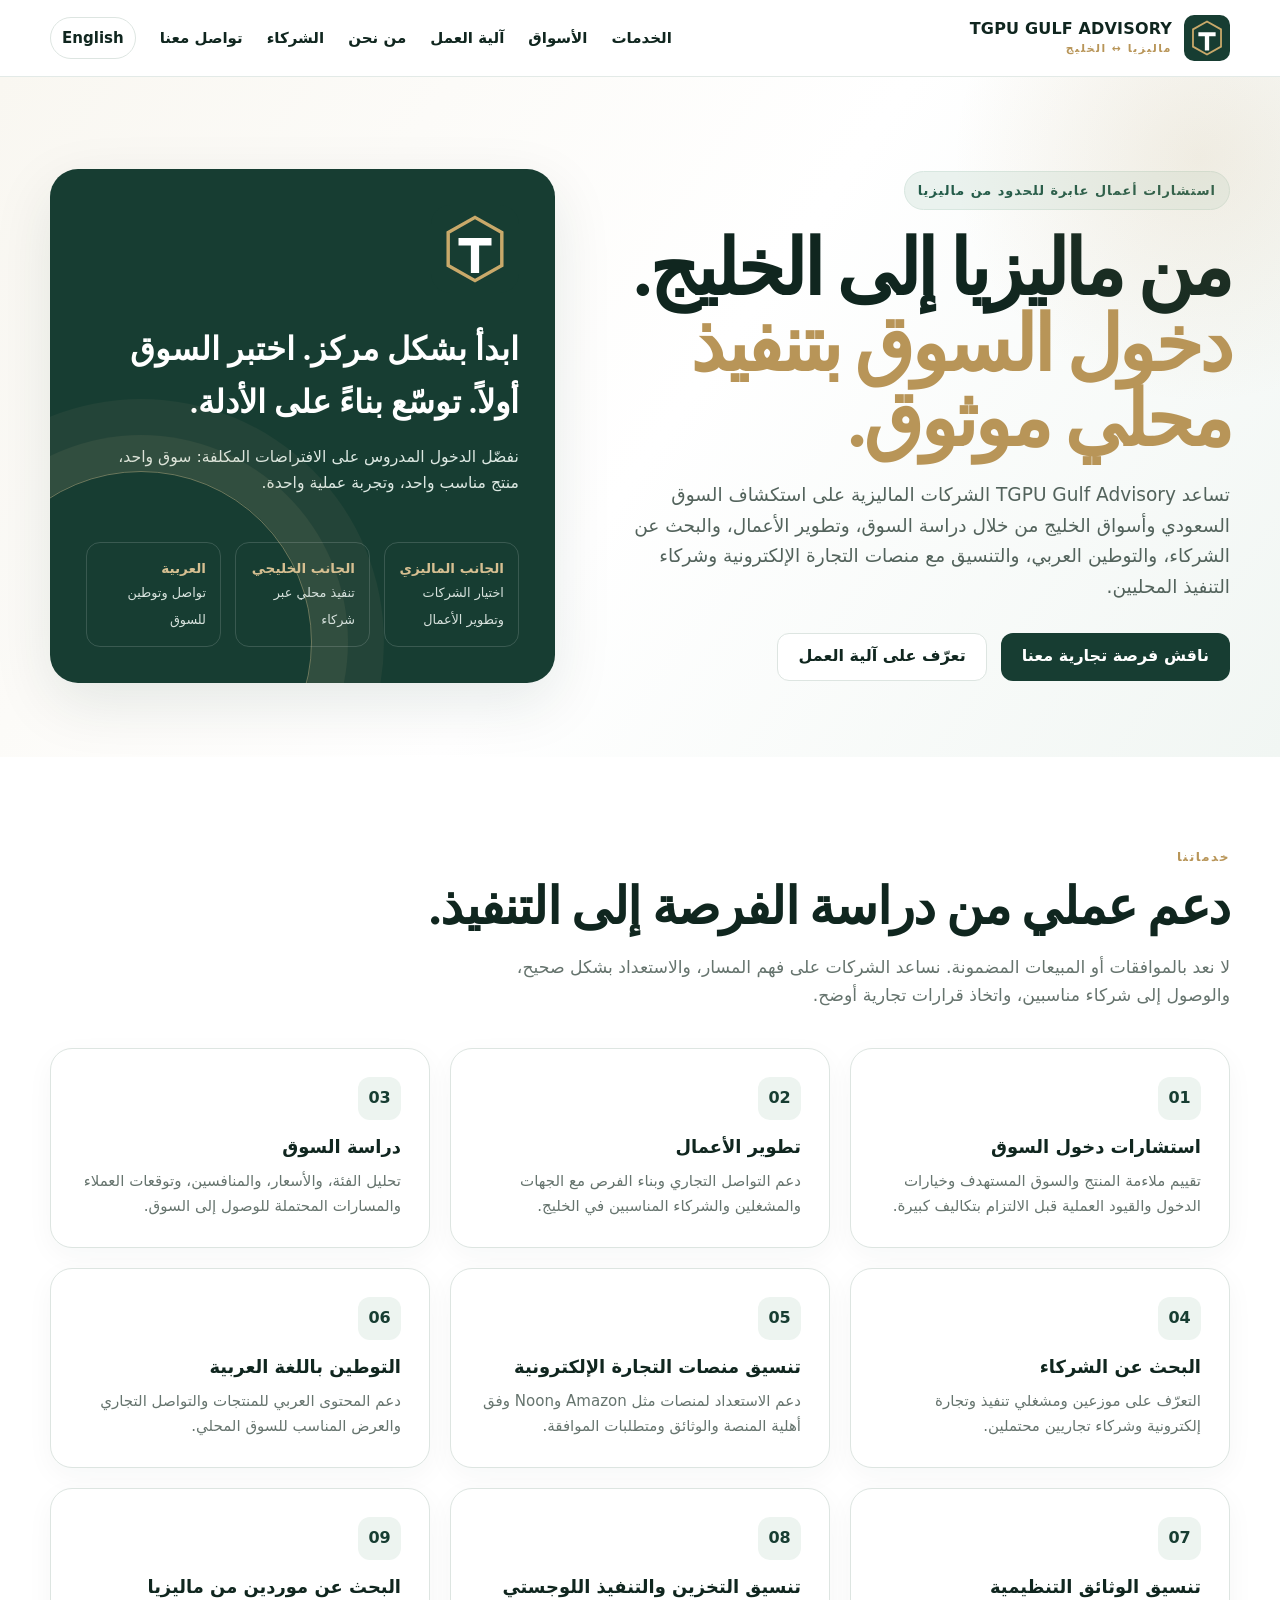
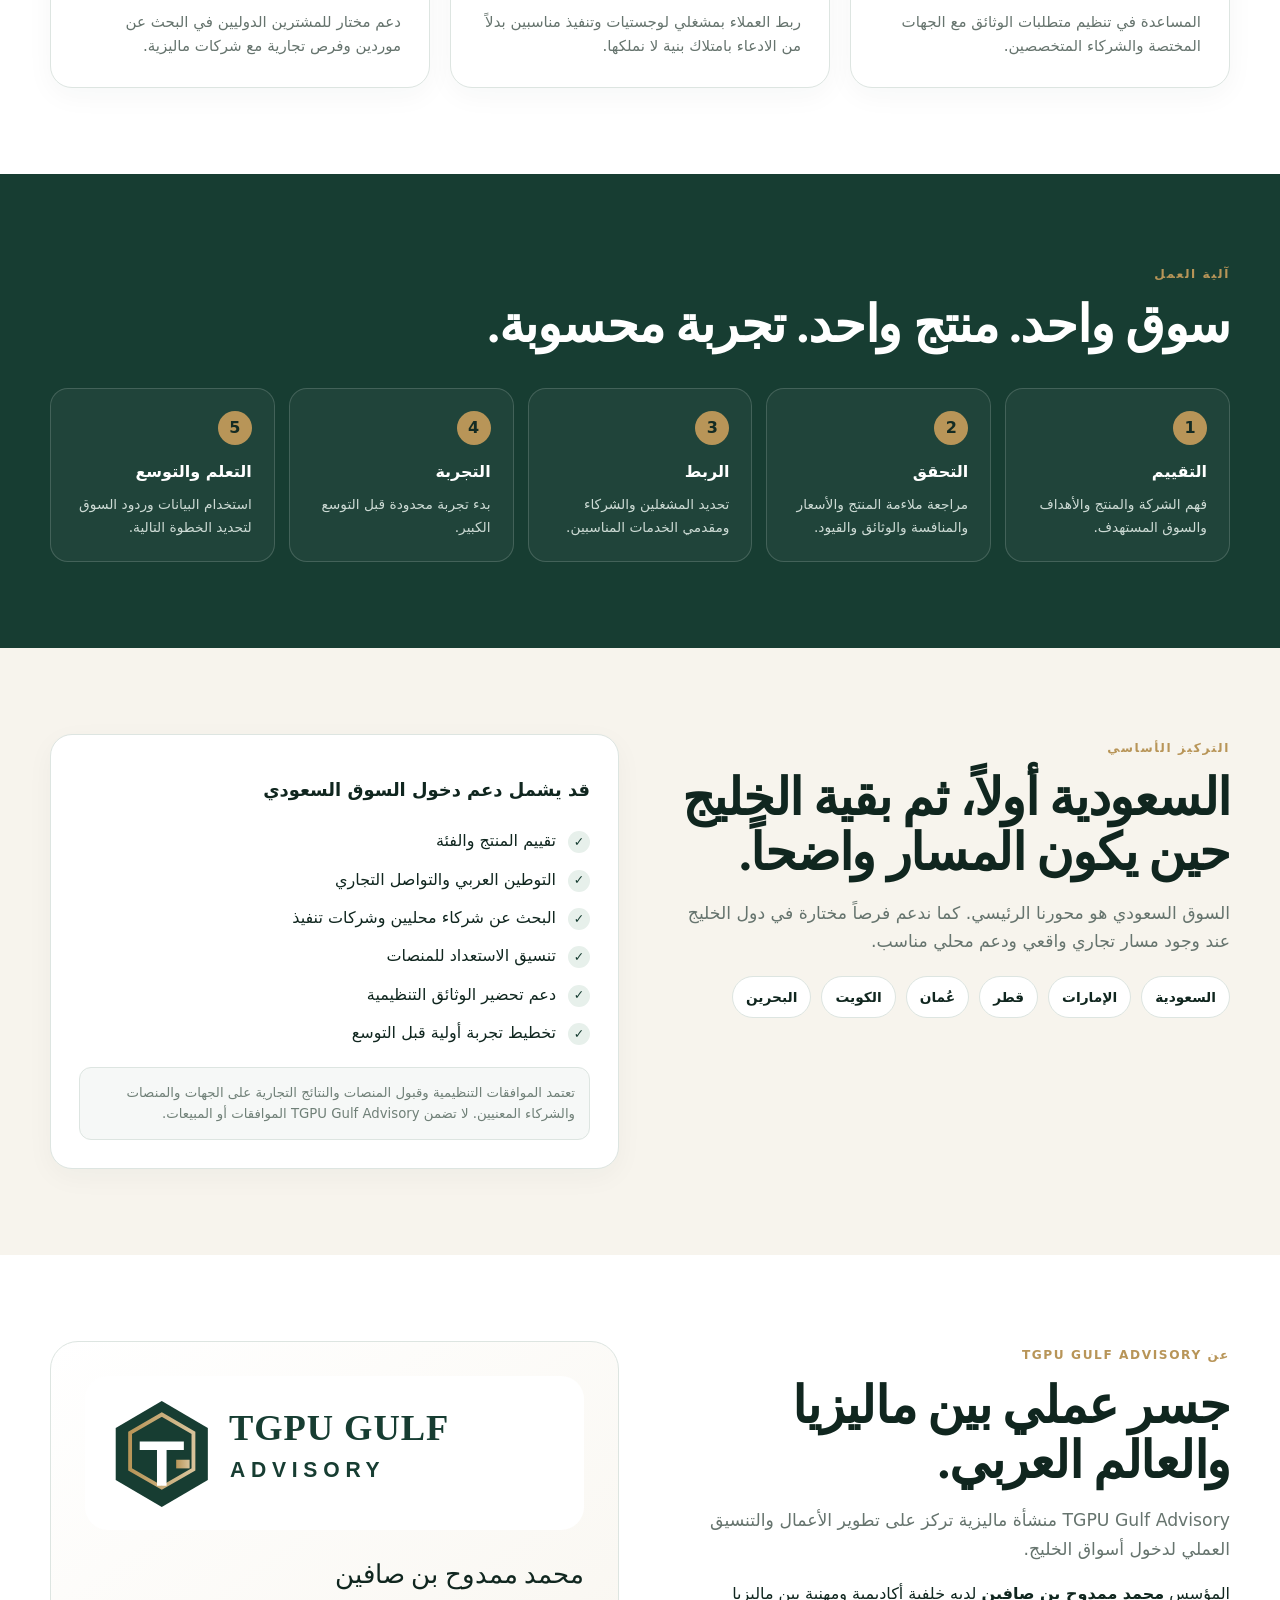
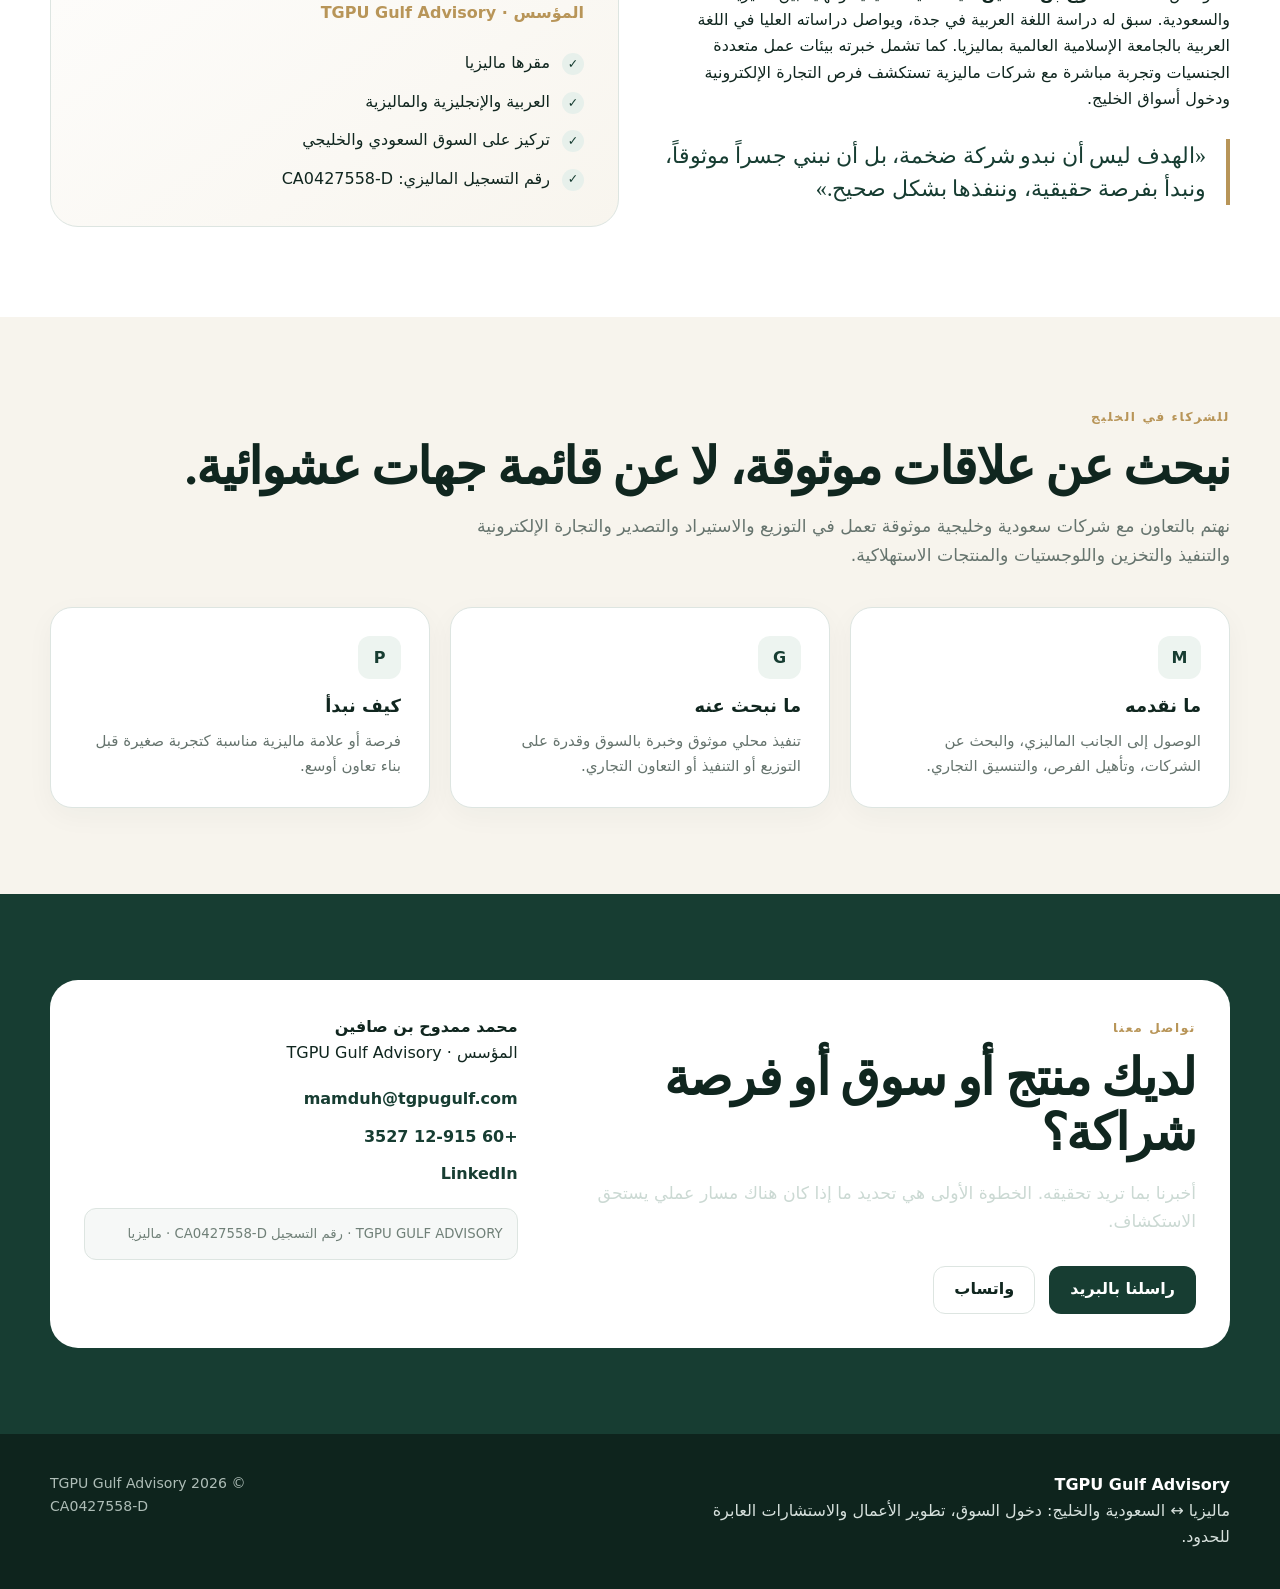
==== ar/index.html @ b63434cf "Add Arabic TGPU Gulf Advisory website" ====
<!doctype html><html lang="ar" dir="rtl"><head><meta charset="utf-8"><meta name="viewport" content="width=device-width,initial-scale=1"><title>TGPU Gulf Advisory | دخول السوق السعودي والخليجي من ماليزيا</title><meta name="description" content="شركة استشارات ماليزية لدخول السوق السعودي والخليجي، وتطوير الأعمال، والبحث عن الشركاء، والتوطين العربي، والتنسيق التجاري عبر الحدود."><link rel="canonical" href="https://tgpugulf.com/ar/"><link rel="alternate" hreflang="en" href="https://tgpugulf.com/"><link rel="alternate" hreflang="ar" href="https://tgpugulf.com/ar/"><meta name="theme-color" content="#173d32"><link rel="icon" href="/assets/favicon.svg" type="image/svg+xml"><link rel="stylesheet" href="/styles.css"></head><body class="rtl"><header class="nav"><div class="container nav-inner"><a class="brand" href="#top"><img src="/assets/favicon.svg" alt=""><span class="brand-copy">TGPU GULF ADVISORY<small>ماليزيا ↔ الخليج</small></span></a><button class="menu-btn" aria-label="القائمة">☰</button><nav class="nav-links"><a href="#services">الخدمات</a><a href="#markets">الأسواق</a><a href="#process">آلية العمل</a><a href="#about">من نحن</a><a href="#partners">الشركاء</a><a href="#contact">تواصل معنا</a><a class="lang" href="/">English</a></nav></div></header><main id="top"><section class="hero"><div class="container hero-grid"><div><span class="eyebrow">استشارات أعمال عابرة للحدود من ماليزيا</span><h1>من ماليزيا إلى الخليج.<br><span>دخول السوق بتنفيذ محلي موثوق.</span></h1><p>تساعد TGPU Gulf Advisory الشركات الماليزية على استكشاف السوق السعودي وأسواق الخليج من خلال دراسة السوق، وتطوير الأعمال، والبحث عن الشركاء، والتوطين العربي، والتنسيق مع منصات التجارة الإلكترونية وشركاء التنفيذ المحليين.</p><div class="actions"><a class="btn btn-primary" href="#contact">ناقش فرصة تجارية معنا</a><a class="btn btn-secondary" href="#process">تعرّف على آلية العمل</a></div></div><aside class="hero-card"><div><img class="mark" src="/assets/favicon.svg" alt=""><h3>ابدأ بشكل مركز. اختبر السوق أولاً. توسّع بناءً على الأدلة.</h3><p>نفضّل الدخول المدروس على الافتراضات المكلفة: سوق واحد، منتج مناسب واحد، وتجربة عملية واحدة.</p></div><div class="trust-row"><div class="trust-item"><strong>الجانب الماليزي</strong><span>اختيار الشركات وتطوير الأعمال</span></div><div class="trust-item"><strong>الجانب الخليجي</strong><span>تنفيذ محلي عبر شركاء</span></div><div class="trust-item"><strong>العربية</strong><span>تواصل وتوطين للسوق</span></div></div></aside></div></section><section id="services" class="section"><div class="container"><span class="kicker">خدماتنا</span><h2>دعم عملي من دراسة الفرصة إلى التنفيذ.</h2><p class="lead">لا نعد بالموافقات أو المبيعات المضمونة. نساعد الشركات على فهم المسار، والاستعداد بشكل صحيح، والوصول إلى شركاء مناسبين، واتخاذ قرارات تجارية أوضح.</p><div class="grid-3"><article class="card"><div class="icon">01</div><h3>استشارات دخول السوق</h3><p>تقييم ملاءمة المنتج والسوق المستهدف وخيارات الدخول والقيود العملية قبل الالتزام بتكاليف كبيرة.</p></article><article class="card"><div class="icon">02</div><h3>تطوير الأعمال</h3><p>دعم التواصل التجاري وبناء الفرص مع الجهات والمشغلين والشركاء المناسبين في الخليج.</p></article><article class="card"><div class="icon">03</div><h3>دراسة السوق</h3><p>تحليل الفئة، والأسعار، والمنافسين، وتوقعات العملاء والمسارات المحتملة للوصول إلى السوق.</p></article><article class="card"><div class="icon">04</div><h3>البحث عن الشركاء</h3><p>التعرّف على موزعين ومشغلي تنفيذ وتجارة إلكترونية وشركاء تجاريين محتملين.</p></article><article class="card"><div class="icon">05</div><h3>تنسيق منصات التجارة الإلكترونية</h3><p>دعم الاستعداد لمنصات مثل Amazon وNoon وفق أهلية المنصة والوثائق ومتطلبات الموافقة.</p></article><article class="card"><div class="icon">06</div><h3>التوطين باللغة العربية</h3><p>دعم المحتوى العربي للمنتجات والتواصل التجاري والعرض المناسب للسوق المحلي.</p></article><article class="card"><div class="icon">07</div><h3>تنسيق الوثائق التنظيمية</h3><p>المساعدة في تنظيم متطلبات الوثائق مع الجهات المختصة والشركاء المتخصصين.</p></article><article class="card"><div class="icon">08</div><h3>تنسيق التخزين والتنفيذ اللوجستي</h3><p>ربط العملاء بمشغلي لوجستيات وتنفيذ مناسبين بدلاً من الادعاء بامتلاك بنية لا نملكها.</p></article><article class="card"><div class="icon">09</div><h3>البحث عن موردين من ماليزيا</h3><p>دعم مختار للمشترين الدوليين في البحث عن موردين وفرص تجارية مع شركات ماليزية.</p></article></div></div></section><section id="process" class="section dark"><div class="container"><span class="kicker">آلية العمل</span><h2>سوق واحد. منتج واحد. تجربة محسوبة.</h2><div class="process"><div class="step"><b>1</b><h3>التقييم</h3><p>فهم الشركة والمنتج والأهداف والسوق المستهدف.</p></div><div class="step"><b>2</b><h3>التحقق</h3><p>مراجعة ملاءمة المنتج والأسعار والمنافسة والوثائق والقيود.</p></div><div class="step"><b>3</b><h3>الربط</h3><p>تحديد المشغلين والشركاء ومقدمي الخدمات المناسبين.</p></div><div class="step"><b>4</b><h3>التجربة</h3><p>بدء تجربة محدودة قبل التوسع الكبير.</p></div><div class="step"><b>5</b><h3>التعلم والتوسع</h3><p>استخدام البيانات وردود السوق لتحديد الخطوة التالية.</p></div></div></div></section><section id="markets" class="section soft"><div class="container split"><div><span class="kicker">التركيز الأساسي</span><h2>السعودية أولاً، ثم بقية الخليج حين يكون المسار واضحاً.</h2><p class="lead">السوق السعودي هو محورنا الرئيسي. كما ندعم فرصاً مختارة في دول الخليج عند وجود مسار تجاري واقعي ودعم محلي مناسب.</p><div class="market-tags"><span class="tag">السعودية</span><span class="tag">الإمارات</span><span class="tag">قطر</span><span class="tag">عُمان</span><span class="tag">الكويت</span><span class="tag">البحرين</span></div></div><div class="card"><h3>قد يشمل دعم دخول السوق السعودي</h3><div class="list"><div class="list-item"><span class="tick">✓</span><span>تقييم المنتج والفئة</span></div><div class="list-item"><span class="tick">✓</span><span>التوطين العربي والتواصل التجاري</span></div><div class="list-item"><span class="tick">✓</span><span>البحث عن شركاء محليين وشركات تنفيذ</span></div><div class="list-item"><span class="tick">✓</span><span>تنسيق الاستعداد للمنصات</span></div><div class="list-item"><span class="tick">✓</span><span>دعم تحضير الوثائق التنظيمية</span></div><div class="list-item"><span class="tick">✓</span><span>تخطيط تجربة أولية قبل التوسع</span></div></div><div class="notice">تعتمد الموافقات التنظيمية وقبول المنصات والنتائج التجارية على الجهات والمنصات والشركاء المعنيين. لا تضمن TGPU Gulf Advisory الموافقات أو المبيعات.</div></div></div></section><section id="about" class="section"><div class="container split"><div><span class="kicker">عن TGPU Gulf Advisory</span><h2>جسر عملي بين ماليزيا والعالم العربي.</h2><p class="lead">TGPU Gulf Advisory منشأة ماليزية تركز على تطوير الأعمال والتنسيق العملي لدخول أسواق الخليج.</p><p>المؤسس <strong>محمد ممدوح بن صافين</strong> لديه خلفية أكاديمية ومهنية بين ماليزيا والسعودية. سبق له دراسة اللغة العربية في جدة، ويواصل دراساته العليا في اللغة العربية بالجامعة الإسلامية العالمية بماليزيا. كما تشمل خبرته بيئات عمل متعددة الجنسيات وتجربة مباشرة مع شركات ماليزية تستكشف فرص التجارة الإلكترونية ودخول أسواق الخليج.</p><p class="quote">«الهدف ليس أن نبدو شركة ضخمة، بل أن نبني جسراً موثوقاً، ونبدأ بفرصة حقيقية، وننفذها بشكل صحيح.»</p></div><aside class="founder"><img src="/assets/logo.svg" alt="TGPU Gulf Advisory" style="margin-bottom:24px"><div class="name">محمد ممدوح بن صافين</div><div class="role">المؤسس · TGPU Gulf Advisory</div><div class="list"><div class="list-item"><span class="tick">✓</span><span>مقرها ماليزيا</span></div><div class="list-item"><span class="tick">✓</span><span>العربية والإنجليزية والماليزية</span></div><div class="list-item"><span class="tick">✓</span><span>تركيز على السوق السعودي والخليجي</span></div><div class="list-item"><span class="tick">✓</span><span>رقم التسجيل الماليزي: CA0427558-D</span></div></div></aside></div></section><section id="partners" class="section soft"><div class="container"><span class="kicker">للشركاء في الخليج</span><h2>نبحث عن علاقات موثوقة، لا عن قائمة جهات عشوائية.</h2><p class="lead">نهتم بالتعاون مع شركات سعودية وخليجية موثوقة تعمل في التوزيع والاستيراد والتصدير والتجارة الإلكترونية والتنفيذ والتخزين واللوجستيات والمنتجات الاستهلاكية.</p><div class="grid-3"><article class="card"><div class="icon">M</div><h3>ما نقدمه</h3><p>الوصول إلى الجانب الماليزي، والبحث عن الشركات، وتأهيل الفرص، والتنسيق التجاري.</p></article><article class="card"><div class="icon">G</div><h3>ما نبحث عنه</h3><p>تنفيذ محلي موثوق وخبرة بالسوق وقدرة على التوزيع أو التنفيذ أو التعاون التجاري.</p></article><article class="card"><div class="icon">P</div><h3>كيف نبدأ</h3><p>فرصة أو علامة ماليزية مناسبة كتجربة صغيرة قبل بناء تعاون أوسع.</p></article></div></div></section><section id="contact" class="section dark"><div class="container"><div class="contact-box"><div><span class="kicker">تواصل معنا</span><h2>لديك منتج أو سوق أو فرصة شراكة؟</h2><p class="lead">أخبرنا بما تريد تحقيقه. الخطوة الأولى هي تحديد ما إذا كان هناك مسار عملي يستحق الاستكشاف.</p><div class="actions"><a class="btn btn-primary" href="mailto:mamduh@tgpugulf.com?subject=TGPU%20Gulf%20Advisory">راسلنا بالبريد</a><a class="btn btn-secondary" href="https://wa.me/60129153527" target="_blank" rel="noopener">واتساب</a></div></div><div><strong>محمد ممدوح بن صافين</strong><br>المؤسس · TGPU Gulf Advisory<div class="contact-links"><a href="mailto:mamduh@tgpugulf.com">mamduh@tgpugulf.com</a><a href="tel:+60129153527">+60 12-915 3527</a><a href="https://www.linkedin.com/in/muhammad-mamduh-eromman" target="_blank" rel="noopener">LinkedIn</a></div><div class="notice">TGPU GULF ADVISORY · رقم التسجيل CA0427558-D · ماليزيا</div></div></div></div></section></main><footer><div class="container footer-grid"><div class="footer-brand"><strong>TGPU Gulf Advisory</strong><br>ماليزيا ↔ السعودية والخليج: دخول السوق، تطوير الأعمال والاستشارات العابرة للحدود.</div><div class="footer-meta">© <span data-year>2026</span> TGPU Gulf Advisory<br>CA0427558-D</div></div></footer><script src="/script.js" defer></script></body></html>
---- styles.css ----
:root{--ink:#10261f;--green:#173d32;--green-2:#235b49;--gold:#b89558;--gold-2:#d6bf91;--cream:#f7f4ed;--paper:#fff;--muted:#66746e;--line:#dde5e1;--shadow:0 20px 60px rgba(14,46,36,.10);--radius:22px;--max:1180px}*{box-sizing:border-box}html{scroll-behavior:smooth}body{margin:0;font-family:Inter,ui-sans-serif,system-ui,-apple-system,BlinkMacSystemFont,"Segoe UI",sans-serif;color:var(--ink);background:var(--paper);line-height:1.65}a{color:inherit;text-decoration:none}img,svg{max-width:100%;display:block}.container{width:min(var(--max),calc(100% - 40px));margin:auto}.nav{position:sticky;top:0;z-index:30;background:rgba(255,255,255,.94);backdrop-filter:blur(14px);border-bottom:1px solid rgba(221,229,225,.8)}.nav-inner{height:76px;display:flex;align-items:center;justify-content:space-between;gap:28px}.brand{display:flex;align-items:center;gap:12px;font-weight:800;letter-spacing:.01em}.brand img{width:46px;height:46px}.brand-copy{line-height:1.05}.brand-copy small{display:block;color:var(--gold);font-size:.67rem;letter-spacing:.14em;margin-top:5px}.nav-links{display:flex;align-items:center;gap:24px;font-size:.94rem;font-weight:650}.nav-links a:hover{color:var(--green-2)}.lang{padding:8px 11px;border:1px solid var(--line);border-radius:999px}.menu-btn{display:none;background:none;border:0;font-size:1.55rem;color:var(--green)}.hero{position:relative;overflow:hidden;background:linear-gradient(125deg,#f9f7f1 0%,#fff 52%,#f1f6f3 100%);padding:92px 0 74px}.hero:before{content:"";position:absolute;width:520px;height:520px;border-radius:50%;background:radial-gradient(circle,rgba(184,149,88,.15),rgba(184,149,88,0) 67%);right:-180px;top:-180px}.hero-grid{display:grid;grid-template-columns:1.1fr .9fr;gap:58px;align-items:center}.eyebrow{display:inline-flex;gap:8px;align-items:center;color:var(--green-2);background:#eaf2ee;border:1px solid #d8e7e0;border-radius:999px;padding:8px 13px;font-size:.8rem;font-weight:800;letter-spacing:.08em;text-transform:uppercase}.hero h1{font-family:Georgia,"Times New Roman",serif;font-size:clamp(3rem,6vw,5.7rem);line-height:.98;letter-spacing:-.045em;margin:22px 0}.hero h1 span{color:var(--gold)}.hero p{font-size:1.16rem;color:#53635c;max-width:720px}.actions{display:flex;gap:14px;flex-wrap:wrap;margin-top:30px}.btn{display:inline-flex;align-items:center;justify-content:center;min-height:48px;padding:0 20px;border-radius:12px;font-weight:800;border:1px solid transparent;transition:.2s}.btn-primary{background:var(--green);color:#fff}.btn-primary:hover{background:var(--green-2);transform:translateY(-1px)}.btn-secondary{background:#fff;border-color:var(--line)}.btn-secondary:hover{border-color:var(--gold)}.hero-card{position:relative;background:var(--green);color:#fff;padding:36px;border-radius:28px;box-shadow:var(--shadow);min-height:420px;display:flex;flex-direction:column;justify-content:space-between;overflow:hidden}.hero-card:after{content:"";position:absolute;inset:auto -80px -130px auto;width:340px;height:340px;border:1px solid rgba(214,191,145,.45);border-radius:50%;box-shadow:0 0 0 36px rgba(214,191,145,.08),0 0 0 72px rgba(214,191,145,.06)}.hero-card .mark{width:88px;position:relative;z-index:2}.hero-card h3{font-family:Georgia,serif;font-size:2rem;margin:30px 0 10px;max-width:420px}.hero-card p{color:#dce8e2;font-size:.98rem}.trust-row{display:grid;grid-template-columns:repeat(3,1fr);gap:14px;margin-top:30px;position:relative;z-index:2}.trust-item{padding:14px;border:1px solid rgba(255,255,255,.15);border-radius:14px}.trust-item strong{display:block;color:var(--gold-2);font-size:.85rem}.trust-item span{font-size:.8rem;color:#d7e2dd}.section{padding:86px 0}.section.soft{background:var(--cream)}.section.dark{background:var(--green);color:#fff}.kicker{color:var(--gold);text-transform:uppercase;letter-spacing:.13em;font-size:.76rem;font-weight:900}.section h2{font-family:Georgia,"Times New Roman",serif;font-size:clamp(2.15rem,4vw,3.65rem);line-height:1.08;margin:10px 0 18px;letter-spacing:-.025em}.lead{font-size:1.08rem;color:var(--muted);max-width:760px}.dark .lead{color:#cbd9d3}.grid-3{display:grid;grid-template-columns:repeat(3,1fr);gap:20px;margin-top:38px}.card{background:#fff;border:1px solid var(--line);border-radius:var(--radius);padding:28px;box-shadow:0 8px 28px rgba(20,54,43,.04)}.card h3{margin:12px 0 8px;font-size:1.12rem}.card p{color:var(--muted);font-size:.94rem;margin:0}.icon{width:43px;height:43px;border-radius:12px;background:#edf4f0;display:grid;place-items:center;color:var(--green);font-weight:900}.process{display:grid;grid-template-columns:repeat(5,1fr);gap:14px;margin-top:36px}.step{border:1px solid rgba(255,255,255,.16);border-radius:18px;padding:22px;background:rgba(255,255,255,.04)}.step b{display:inline-grid;place-items:center;width:34px;height:34px;border-radius:50%;background:var(--gold);color:#142b23;margin-bottom:14px}.step h3{margin:0 0 8px;font-size:1rem}.step p{margin:0;color:#ccdad4;font-size:.86rem}.split{display:grid;grid-template-columns:1fr 1fr;gap:42px;align-items:start}.list{display:grid;gap:12px;margin-top:24px}.list-item{display:flex;gap:12px;align-items:flex-start}.tick{width:22px;height:22px;flex:0 0 22px;border-radius:50%;background:#e7f0eb;color:var(--green);display:grid;place-items:center;font-size:.78rem;font-weight:900;margin-top:3px}.market-tags{display:flex;gap:10px;flex-wrap:wrap;margin-top:20px}.tag{padding:9px 13px;border-radius:999px;border:1px solid var(--line);background:#fff;font-size:.86rem;font-weight:700}.founder{background:linear-gradient(145deg,#fff,#f8f5ee);border:1px solid var(--line);border-radius:28px;padding:34px}.founder .name{font-family:Georgia,serif;font-size:1.6rem;margin-bottom:4px}.founder .role{color:var(--gold);font-weight:800}.quote{font-family:Georgia,serif;font-size:1.38rem;line-height:1.5;color:var(--green);border-left:4px solid var(--gold);padding-left:20px;margin:26px 0}.contact-box{display:grid;grid-template-columns:1.2fr .8fr;gap:28px;background:#fff;border-radius:28px;padding:34px;color:var(--ink)}.contact-links{display:grid;gap:11px;margin-top:20px}.contact-links a{display:flex;gap:10px;align-items:center;color:var(--green);font-weight:750}.notice{font-size:.83rem;color:#708078;background:#f6f8f7;border:1px solid var(--line);padding:14px;border-radius:12px;margin-top:20px}.insights{display:grid;grid-template-columns:repeat(3,1fr);gap:20px;margin-top:32px}.insight{padding:26px;border-radius:20px;border:1px solid var(--line);background:#fff}.insight small{color:var(--gold);font-weight:800;text-transform:uppercase;letter-spacing:.08em}.insight h3{font-family:Georgia,serif;font-size:1.25rem}.insight a{font-weight:800;color:var(--green-2)}footer{padding:38px 0;background:#0e241d;color:#d6e0dc}.footer-grid{display:flex;justify-content:space-between;gap:30px;align-items:flex-start}.footer-brand{max-width:520px}.footer-brand strong{color:#fff}.footer-meta{text-align:right;font-size:.88rem;color:#aebdb7}.rtl{direction:rtl;text-align:right}.rtl .hero-card:after{right:auto;left:-80px}.rtl .list-item{flex-direction:row}.rtl .quote{border-left:0;border-right:4px solid var(--gold);padding-left:0;padding-right:20px}.rtl .footer-meta{text-align:left}@media(max-width:900px){.nav-links{display:none;position:absolute;left:20px;right:20px;top:74px;background:#fff;border:1px solid var(--line);padding:18px;border-radius:16px;box-shadow:var(--shadow);flex-direction:column;align-items:stretch}.nav-links.open{display:flex}.menu-btn{display:block}.hero-grid,.split,.contact-box{grid-template-columns:1fr}.hero{padding-top:62px}.grid-3,.insights{grid-template-columns:1fr 1fr}.process{grid-template-columns:1fr 1fr}.hero-card{min-height:360px}.footer-grid{flex-direction:column}.footer-meta{text-align:left}.rtl .footer-meta{text-align:right}}@media(max-width:620px){.container{width:min(var(--max),calc(100% - 28px))}.nav-inner{height:68px}.brand-copy{font-size:.92rem}.brand-copy small{font-size:.58rem}.hero h1{font-size:3.2rem}.grid-3,.insights,.process{grid-template-columns:1fr}.section{padding:66px 0}.hero-card{padding:26px}.trust-row{grid-template-columns:1fr}.actions .btn{width:100%}.contact-box{padding:24px}.footer-meta{text-align:left}.rtl .footer-meta{text-align:right}}
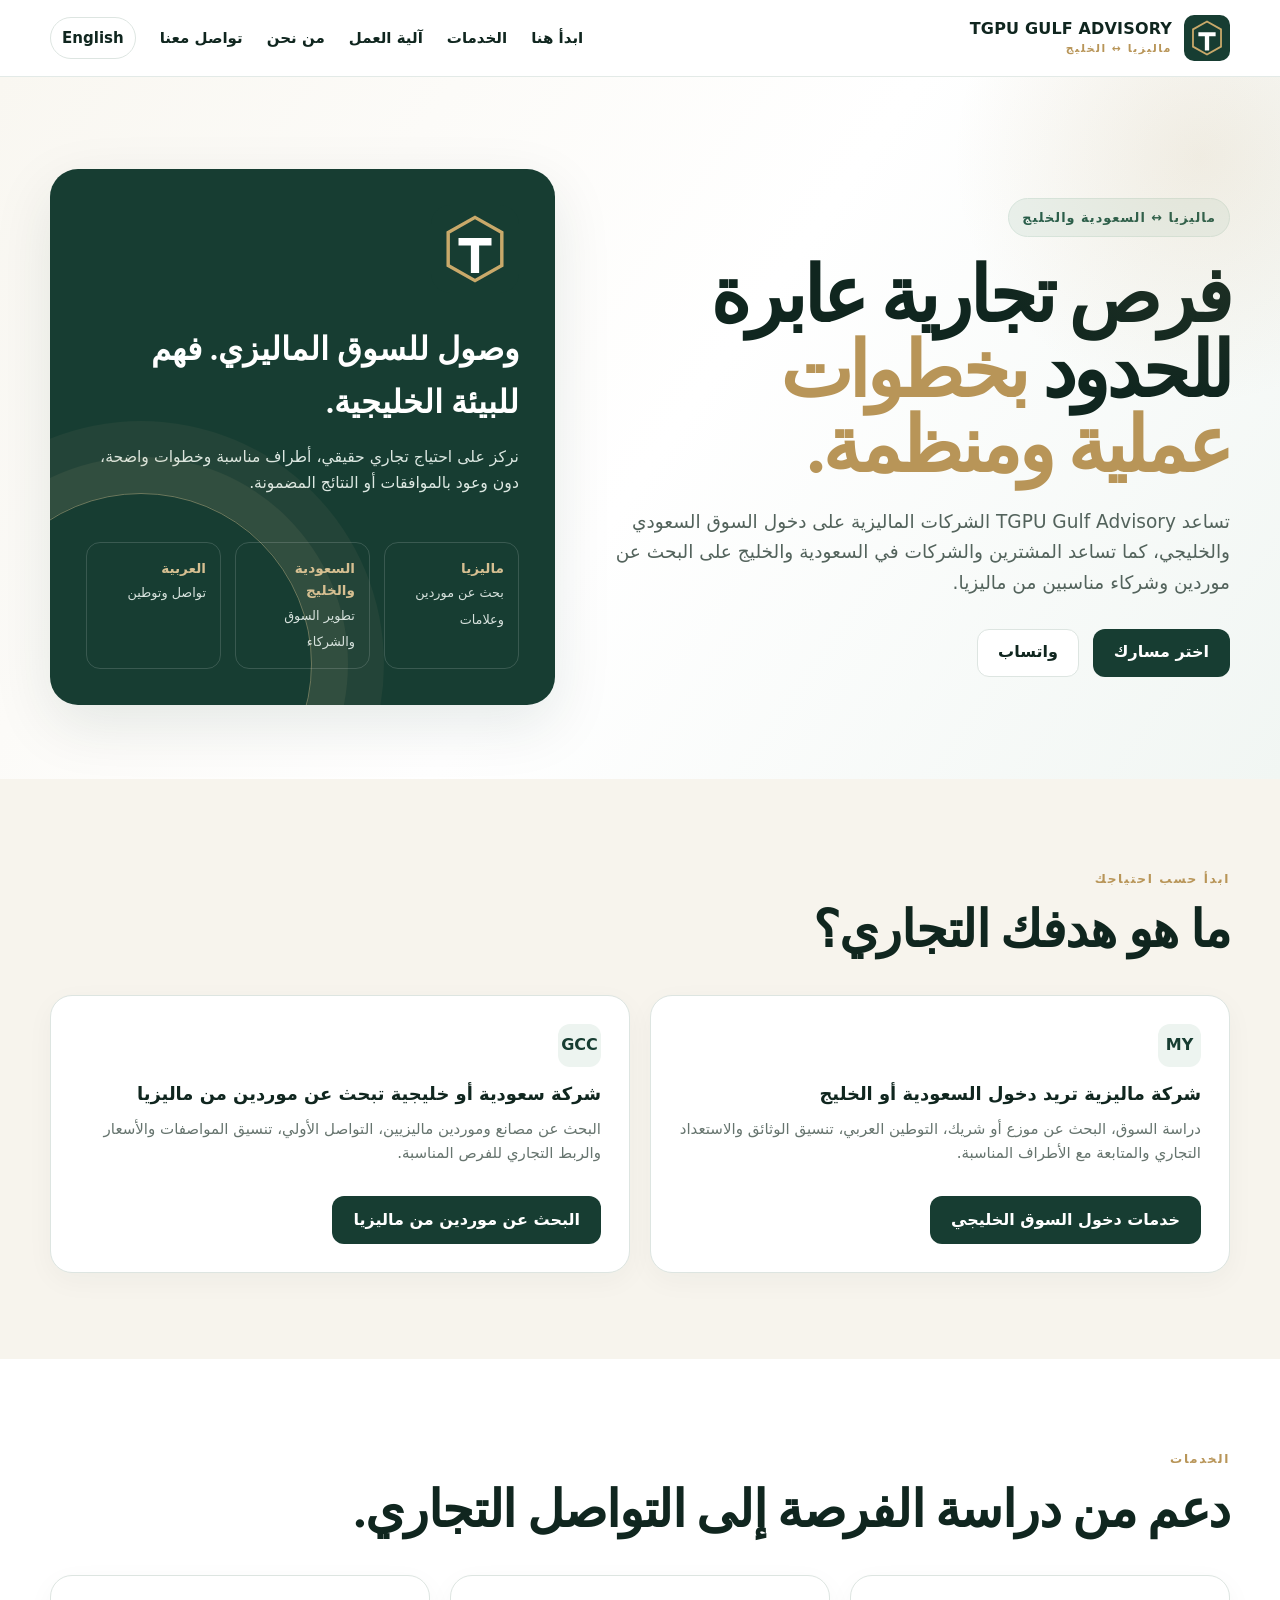
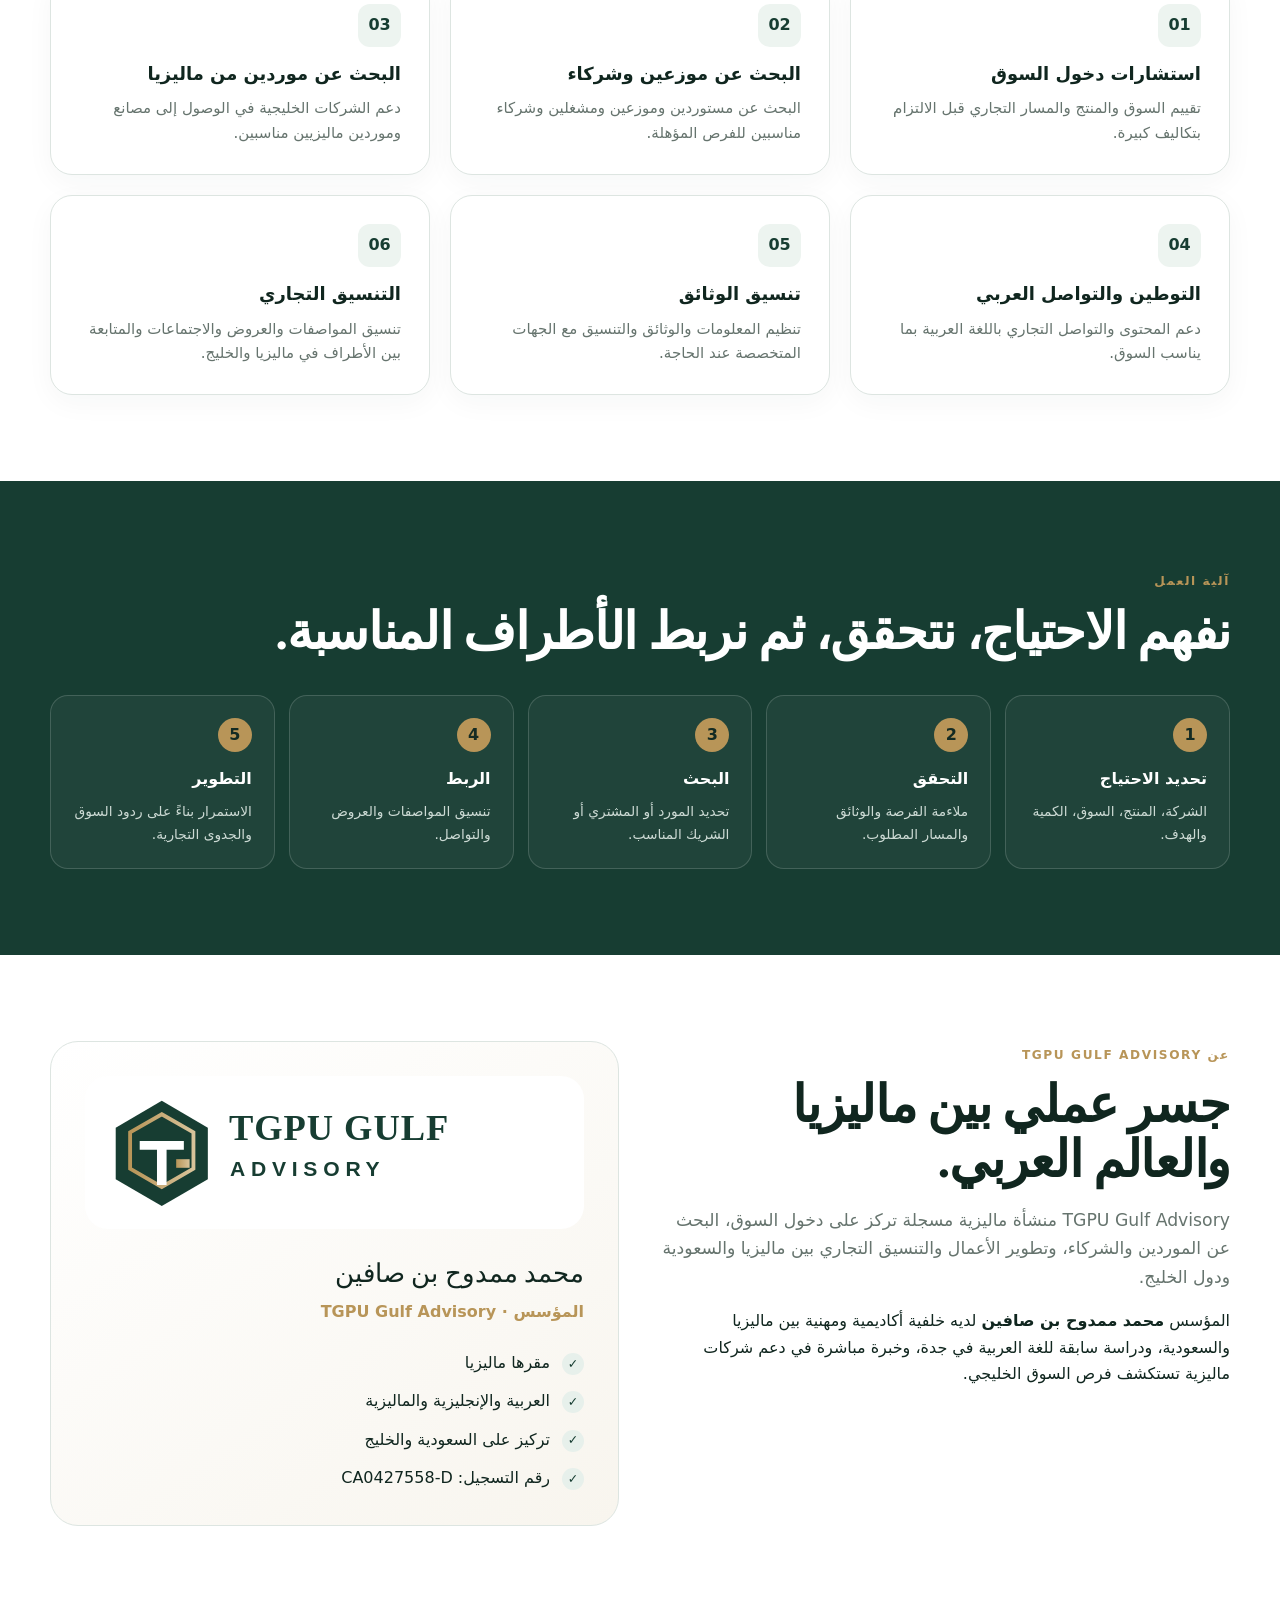
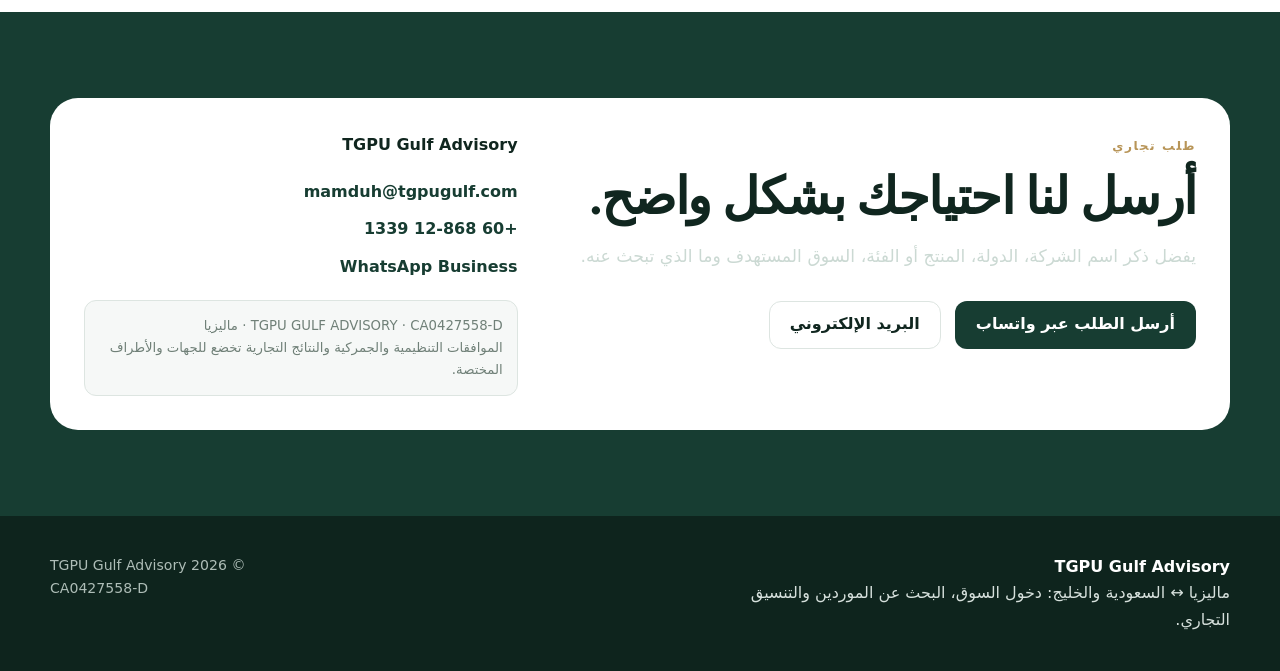
==== commit 80415ff7: "Optimise Arabic TGPU Gulf page for Saudi buyer and Malaysia sourcing intent" ====
--- a/ar/index.html
+++ b/ar/index.html
@@ -1 +1,36 @@
-<!doctype html><html lang="ar" dir="rtl"><head><meta charset="utf-8"><meta name="viewport" content="width=device-width,initial-scale=1"><title>TGPU Gulf Advisory | دخول السوق السعودي والخليجي من ماليزيا</title><meta name="description" content="شركة استشارات ماليزية لدخول السوق السعودي والخليجي، وتطوير الأعمال، والبحث عن الشركاء، والتوطين العربي، والتنسيق التجاري عبر الحدود."><link rel="canonical" href="https://tgpugulf.com/ar/"><link rel="alternate" hreflang="en" href="https://tgpugulf.com/"><link rel="alternate" hreflang="ar" href="https://tgpugulf.com/ar/"><meta name="theme-color" content="#173d32"><link rel="icon" href="/assets/favicon.svg" type="image/svg+xml"><link rel="stylesheet" href="/styles.css"></head><body class="rtl"><header class="nav"><div class="container nav-inner"><a class="brand" href="#top"><img src="/assets/favicon.svg" alt=""><span class="brand-copy">TGPU GULF ADVISORY<small>ماليزيا ↔ الخليج</small></span></a><button class="menu-btn" aria-label="القائمة">☰</button><nav class="nav-links"><a href="#services">الخدمات</a><a href="#markets">الأسواق</a><a href="#process">آلية العمل</a><a href="#about">من نحن</a><a href="#partners">الشركاء</a><a href="#contact">تواصل معنا</a><a class="lang" href="/">English</a></nav></div></header><main id="top"><section class="hero"><div class="container hero-grid"><div><span class="eyebrow">استشارات أعمال عابرة للحدود من ماليزيا</span><h1>من ماليزيا إلى الخليج.<br><span>دخول السوق بتنفيذ محلي موثوق.</span></h1><p>تساعد TGPU Gulf Advisory الشركات الماليزية على استكشاف السوق السعودي وأسواق الخليج من خلال دراسة السوق، وتطوير الأعمال، والبحث عن الشركاء، والتوطين العربي، والتنسيق مع منصات التجارة الإلكترونية وشركاء التنفيذ المحليين.</p><div class="actions"><a class="btn btn-primary" href="#contact">ناقش فرصة تجارية معنا</a><a class="btn btn-secondary" href="#process">تعرّف على آلية العمل</a></div></div><aside class="hero-card"><div><img class="mark" src="/assets/favicon.svg" alt=""><h3>ابدأ بشكل مركز. اختبر السوق أولاً. توسّع بناءً على الأدلة.</h3><p>نفضّل الدخول المدروس على الافتراضات المكلفة: سوق واحد، منتج مناسب واحد، وتجربة عملية واحدة.</p></div><div class="trust-row"><div class="trust-item"><strong>الجانب الماليزي</strong><span>اختيار الشركات وتطوير الأعمال</span></div><div class="trust-item"><strong>الجانب الخليجي</strong><span>تنفيذ محلي عبر شركاء</span></div><div class="trust-item"><strong>العربية</strong><span>تواصل وتوطين للسوق</span></div></div></aside></div></section><section id="services" class="section"><div class="container"><span class="kicker">خدماتنا</span><h2>دعم عملي من دراسة الفرصة إلى التنفيذ.</h2><p class="lead">لا نعد بالموافقات أو المبيعات المضمونة. نساعد الشركات على فهم المسار، والاستعداد بشكل صحيح، والوصول إلى شركاء مناسبين، واتخاذ قرارات تجارية أوضح.</p><div class="grid-3"><article class="card"><div class="icon">01</div><h3>استشارات دخول السوق</h3><p>تقييم ملاءمة المنتج والسوق المستهدف وخيارات الدخول والقيود العملية قبل الالتزام بتكاليف كبيرة.</p></article><article class="card"><div class="icon">02</div><h3>تطوير الأعمال</h3><p>دعم التواصل التجاري وبناء الفرص مع الجهات والمشغلين والشركاء المناسبين في الخليج.</p></article><article class="card"><div class="icon">03</div><h3>دراسة السوق</h3><p>تحليل الفئة، والأسعار، والمنافسين، وتوقعات العملاء والمسارات المحتملة للوصول إلى السوق.</p></article><article class="card"><div class="icon">04</div><h3>البحث عن الشركاء</h3><p>التعرّف على موزعين ومشغلي تنفيذ وتجارة إلكترونية وشركاء تجاريين محتملين.</p></article><article class="card"><div class="icon">05</div><h3>تنسيق منصات التجارة الإلكترونية</h3><p>دعم الاستعداد لمنصات مثل Amazon وNoon وفق أهلية المنصة والوثائق ومتطلبات الموافقة.</p></article><article class="card"><div class="icon">06</div><h3>التوطين باللغة العربية</h3><p>دعم المحتوى العربي للمنتجات والتواصل التجاري والعرض المناسب للسوق المحلي.</p></article><article class="card"><div class="icon">07</div><h3>تنسيق الوثائق التنظيمية</h3><p>المساعدة في تنظيم متطلبات الوثائق مع الجهات المختصة والشركاء المتخصصين.</p></article><article class="card"><div class="icon">08</div><h3>تنسيق التخزين والتنفيذ اللوجستي</h3><p>ربط العملاء بمشغلي لوجستيات وتنفيذ مناسبين بدلاً من الادعاء بامتلاك بنية لا نملكها.</p></article><article class="card"><div class="icon">09</div><h3>البحث عن موردين من ماليزيا</h3><p>دعم مختار للمشترين الدوليين في البحث عن موردين وفرص تجارية مع شركات ماليزية.</p></article></div></div></section><section id="process" class="section dark"><div class="container"><span class="kicker">آلية العمل</span><h2>سوق واحد. منتج واحد. تجربة محسوبة.</h2><div class="process"><div class="step"><b>1</b><h3>التقييم</h3><p>فهم الشركة والمنتج والأهداف والسوق المستهدف.</p></div><div class="step"><b>2</b><h3>التحقق</h3><p>مراجعة ملاءمة المنتج والأسعار والمنافسة والوثائق والقيود.</p></div><div class="step"><b>3</b><h3>الربط</h3><p>تحديد المشغلين والشركاء ومقدمي الخدمات المناسبين.</p></div><div class="step"><b>4</b><h3>التجربة</h3><p>بدء تجربة محدودة قبل التوسع الكبير.</p></div><div class="step"><b>5</b><h3>التعلم والتوسع</h3><p>استخدام البيانات وردود السوق لتحديد الخطوة التالية.</p></div></div></div></section><section id="markets" class="section soft"><div class="container split"><div><span class="kicker">التركيز الأساسي</span><h2>السعودية أولاً، ثم بقية الخليج حين يكون المسار واضحاً.</h2><p class="lead">السوق السعودي هو محورنا الرئيسي. كما ندعم فرصاً مختارة في دول الخليج عند وجود مسار تجاري واقعي ودعم محلي مناسب.</p><div class="market-tags"><span class="tag">السعودية</span><span class="tag">الإمارات</span><span class="tag">قطر</span><span class="tag">عُمان</span><span class="tag">الكويت</span><span class="tag">البحرين</span></div></div><div class="card"><h3>قد يشمل دعم دخول السوق السعودي</h3><div class="list"><div class="list-item"><span class="tick">✓</span><span>تقييم المنتج والفئة</span></div><div class="list-item"><span class="tick">✓</span><span>التوطين العربي والتواصل التجاري</span></div><div class="list-item"><span class="tick">✓</span><span>البحث عن شركاء محليين وشركات تنفيذ</span></div><div class="list-item"><span class="tick">✓</span><span>تنسيق الاستعداد للمنصات</span></div><div class="list-item"><span class="tick">✓</span><span>دعم تحضير الوثائق التنظيمية</span></div><div class="list-item"><span class="tick">✓</span><span>تخطيط تجربة أولية قبل التوسع</span></div></div><div class="notice">تعتمد الموافقات التنظيمية وقبول المنصات والنتائج التجارية على الجهات والمنصات والشركاء المعنيين. لا تضمن TGPU Gulf Advisory الموافقات أو المبيعات.</div></div></div></section><section id="about" class="section"><div class="container split"><div><span class="kicker">عن TGPU Gulf Advisory</span><h2>جسر عملي بين ماليزيا والعالم العربي.</h2><p class="lead">TGPU Gulf Advisory منشأة ماليزية تركز على تطوير الأعمال والتنسيق العملي لدخول أسواق الخليج.</p><p>المؤسس <strong>محمد ممدوح بن صافين</strong> لديه خلفية أكاديمية ومهنية بين ماليزيا والسعودية. سبق له دراسة اللغة العربية في جدة، ويواصل دراساته العليا في اللغة العربية بالجامعة الإسلامية العالمية بماليزيا. كما تشمل خبرته بيئات عمل متعددة الجنسيات وتجربة مباشرة مع شركات ماليزية تستكشف فرص التجارة الإلكترونية ودخول أسواق الخليج.</p><p class="quote">«الهدف ليس أن نبدو شركة ضخمة، بل أن نبني جسراً موثوقاً، ونبدأ بفرصة حقيقية، وننفذها بشكل صحيح.»</p></div><aside class="founder"><img src="/assets/logo.svg" alt="TGPU Gulf Advisory" style="margin-bottom:24px"><div class="name">محمد ممدوح بن صافين</div><div class="role">المؤسس · TGPU Gulf Advisory</div><div class="list"><div class="list-item"><span class="tick">✓</span><span>مقرها ماليزيا</span></div><div class="list-item"><span class="tick">✓</span><span>العربية والإنجليزية والماليزية</span></div><div class="list-item"><span class="tick">✓</span><span>تركيز على السوق السعودي والخليجي</span></div><div class="list-item"><span class="tick">✓</span><span>رقم التسجيل الماليزي: CA0427558-D</span></div></div></aside></div></section><section id="partners" class="section soft"><div class="container"><span class="kicker">للشركاء في الخليج</span><h2>نبحث عن علاقات موثوقة، لا عن قائمة جهات عشوائية.</h2><p class="lead">نهتم بالتعاون مع شركات سعودية وخليجية موثوقة تعمل في التوزيع والاستيراد والتصدير والتجارة الإلكترونية والتنفيذ والتخزين واللوجستيات والمنتجات الاستهلاكية.</p><div class="grid-3"><article class="card"><div class="icon">M</div><h3>ما نقدمه</h3><p>الوصول إلى الجانب الماليزي، والبحث عن الشركات، وتأهيل الفرص، والتنسيق التجاري.</p></article><article class="card"><div class="icon">G</div><h3>ما نبحث عنه</h3><p>تنفيذ محلي موثوق وخبرة بالسوق وقدرة على التوزيع أو التنفيذ أو التعاون التجاري.</p></article><article class="card"><div class="icon">P</div><h3>كيف نبدأ</h3><p>فرصة أو علامة ماليزية مناسبة كتجربة صغيرة قبل بناء تعاون أوسع.</p></article></div></div></section><section id="contact" class="section dark"><div class="container"><div class="contact-box"><div><span class="kicker">تواصل معنا</span><h2>لديك منتج أو سوق أو فرصة شراكة؟</h2><p class="lead">أخبرنا بما تريد تحقيقه. الخطوة الأولى هي تحديد ما إذا كان هناك مسار عملي يستحق الاستكشاف.</p><div class="actions"><a class="btn btn-primary" href="mailto:mamduh@tgpugulf.com?subject=TGPU%20Gulf%20Advisory">راسلنا بالبريد</a><a class="btn btn-secondary" href="https://wa.me/60129153527" target="_blank" rel="noopener">واتساب</a></div></div><div><strong>محمد ممدوح بن صافين</strong><br>المؤسس · TGPU Gulf Advisory<div class="contact-links"><a href="mailto:mamduh@tgpugulf.com">mamduh@tgpugulf.com</a><a href="tel:+60129153527">+60 12-915 3527</a><a href="https://www.linkedin.com/in/muhammad-mamduh-eromman" target="_blank" rel="noopener">LinkedIn</a></div><div class="notice">TGPU GULF ADVISORY · رقم التسجيل CA0427558-D · ماليزيا</div></div></div></div></section></main><footer><div class="container footer-grid"><div class="footer-brand"><strong>TGPU Gulf Advisory</strong><br>ماليزيا ↔ السعودية والخليج: دخول السوق، تطوير الأعمال والاستشارات العابرة للحدود.</div><div class="footer-meta">© <span data-year>2026</span> TGPU Gulf Advisory<br>CA0427558-D</div></div></footer><script src="/script.js" defer></script></body></html>+<!doctype html>
+<html lang="ar" dir="rtl">
+<head>
+<meta charset="utf-8">
+<meta name="viewport" content="width=device-width,initial-scale=1">
+<title>TGPU Gulf Advisory | دخول السوق السعودي والبحث عن موردين من ماليزيا</title>
+<meta name="description" content="استشارات تجارية بين ماليزيا والسعودية والخليج: دخول السوق، البحث عن موزعين وشركاء، البحث عن موردين من ماليزيا، التنسيق التجاري والتوطين باللغة العربية.">
+<meta name="keywords" content="موردين من ماليزيا, استيراد من ماليزيا للسعودية, دخول السوق السعودي للشركات الماليزية, موزعين في السعودية, مورد ماليزي, التجارة بين ماليزيا والسعودية">
+<link rel="canonical" href="https://tgpugulf.com/ar/">
+<link rel="alternate" hreflang="en" href="https://tgpugulf.com/">
+<link rel="alternate" hreflang="ar" href="https://tgpugulf.com/ar/">
+<meta property="og:title" content="TGPU Gulf Advisory | ماليزيا ↔ السعودية والخليج">
+<meta property="og:description" content="دخول السوق، البحث عن الموردين والشركاء، والتنسيق التجاري بين ماليزيا والسعودية والخليج.">
+<meta name="theme-color" content="#173d32">
+<link rel="icon" href="/assets/favicon.svg" type="image/svg+xml">
+<link rel="stylesheet" href="/styles.css">
+<script type="application/ld+json">{"@context":"https://schema.org","@type":"ProfessionalService","name":"TGPU Gulf Advisory","url":"https://tgpugulf.com/ar/","email":"mamduh@tgpugulf.com","telephone":"+60128681339","description":"استشارات وتنسيق تجاري بين ماليزيا والسعودية ودول الخليج، مع دعم البحث عن الموردين والشركاء ودخول السوق."}</script>
+</head>
+<body class="rtl">
+<header class="nav"><div class="container nav-inner"><a class="brand" href="#top"><img src="/assets/favicon.svg" alt=""><span class="brand-copy">TGPU GULF ADVISORY<small>ماليزيا ↔ الخليج</small></span></a><button class="menu-btn" aria-label="القائمة">☰</button><nav class="nav-links"><a href="#routes">ابدأ هنا</a><a href="#services">الخدمات</a><a href="#process">آلية العمل</a><a href="#about">من نحن</a><a href="#contact">تواصل معنا</a><a class="lang" href="/">English</a></nav></div></header>
+<main id="top">
+<section class="hero"><div class="container hero-grid"><div><span class="eyebrow">ماليزيا ↔ السعودية والخليج</span><h1>فرص تجارية عابرة للحدود <span>بخطوات عملية ومنظمة.</span></h1><p>تساعد TGPU Gulf Advisory الشركات الماليزية على دخول السوق السعودي والخليجي، كما تساعد المشترين والشركات في السعودية والخليج على البحث عن موردين وشركاء مناسبين من ماليزيا.</p><div class="actions"><a class="btn btn-primary" href="#routes">اختر مسارك</a><a class="btn btn-secondary" href="https://wa.me/60128681339?text=%D9%85%D8%B1%D8%AD%D8%A8%D8%A7%D8%8C%20%D8%A3%D8%B1%D8%BA%D8%A8%20%D9%81%D9%8A%20%D9%85%D9%86%D8%A7%D9%82%D8%B4%D8%A9%20%D9%81%D8%B1%D8%B5%D8%A9%20%D8%AA%D8%AC%D8%A7%D8%B1%D9%8A%D8%A9%20%D8%A8%D9%8A%D9%86%20%D9%85%D8%A7%D9%84%D9%8A%D8%B2%D9%8A%D8%A7%20%D9%88%D8%A7%D9%84%D8%AE%D9%84%D9%8A%D8%AC." target="_blank" rel="noopener">واتساب</a></div></div><aside class="hero-card"><div><img class="mark" src="/assets/favicon.svg" alt=""><h3>وصول للسوق الماليزي. فهم للبيئة الخليجية.</h3><p>نركز على احتياج تجاري حقيقي، أطراف مناسبة وخطوات واضحة، دون وعود بالموافقات أو النتائج المضمونة.</p></div><div class="trust-row"><div class="trust-item"><strong>ماليزيا</strong><span>بحث عن موردين وعلامات</span></div><div class="trust-item"><strong>السعودية والخليج</strong><span>تطوير السوق والشركاء</span></div><div class="trust-item"><strong>العربية</strong><span>تواصل وتوطين</span></div></div></aside></div></section>
+
+<section id="routes" class="section soft"><div class="container"><span class="kicker">ابدأ حسب احتياجك</span><h2>ما هو هدفك التجاري؟</h2><div class="grid-3" style="grid-template-columns:repeat(2,1fr)"><article class="card"><div class="icon">MY</div><h3>شركة ماليزية تريد دخول السعودية أو الخليج</h3><p>دراسة السوق، البحث عن موزع أو شريك، التوطين العربي، تنسيق الوثائق والاستعداد التجاري والمتابعة مع الأطراف المناسبة.</p><div class="actions"><a class="btn btn-primary" href="/malaysia-to-saudi-gcc/">خدمات دخول السوق الخليجي</a></div></article><article class="card"><div class="icon">GCC</div><h3>شركة سعودية أو خليجية تبحث عن موردين من ماليزيا</h3><p>البحث عن مصانع وموردين ماليزيين، التواصل الأولي، تنسيق المواصفات والأسعار والربط التجاري للفرص المناسبة.</p><div class="actions"><a class="btn btn-primary" href="/source-from-malaysia/">البحث عن موردين من ماليزيا</a></div></article></div></div></section>
+
+<section id="services" class="section"><div class="container"><span class="kicker">الخدمات</span><h2>دعم من دراسة الفرصة إلى التواصل التجاري.</h2><div class="grid-3"><article class="card"><div class="icon">01</div><h3>استشارات دخول السوق</h3><p>تقييم السوق والمنتج والمسار التجاري قبل الالتزام بتكاليف كبيرة.</p></article><article class="card"><div class="icon">02</div><h3>البحث عن موزعين وشركاء</h3><p>البحث عن مستوردين وموزعين ومشغلين وشركاء مناسبين للفرص المؤهلة.</p></article><article class="card"><div class="icon">03</div><h3>البحث عن موردين من ماليزيا</h3><p>دعم الشركات الخليجية في الوصول إلى مصانع وموردين ماليزيين مناسبين.</p></article><article class="card"><div class="icon">04</div><h3>التوطين والتواصل العربي</h3><p>دعم المحتوى والتواصل التجاري باللغة العربية بما يناسب السوق.</p></article><article class="card"><div class="icon">05</div><h3>تنسيق الوثائق</h3><p>تنظيم المعلومات والوثائق والتنسيق مع الجهات المتخصصة عند الحاجة.</p></article><article class="card"><div class="icon">06</div><h3>التنسيق التجاري</h3><p>تنسيق المواصفات والعروض والاجتماعات والمتابعة بين الأطراف في ماليزيا والخليج.</p></article></div></div></section>
+
+<section id="process" class="section dark"><div class="container"><span class="kicker">آلية العمل</span><h2>نفهم الاحتياج، نتحقق، ثم نربط الأطراف المناسبة.</h2><div class="process"><div class="step"><b>1</b><h3>تحديد الاحتياج</h3><p>الشركة، المنتج، السوق، الكمية والهدف.</p></div><div class="step"><b>2</b><h3>التحقق</h3><p>ملاءمة الفرصة والوثائق والمسار المطلوب.</p></div><div class="step"><b>3</b><h3>البحث</h3><p>تحديد المورد أو المشتري أو الشريك المناسب.</p></div><div class="step"><b>4</b><h3>الربط</h3><p>تنسيق المواصفات والعروض والتواصل.</p></div><div class="step"><b>5</b><h3>التطوير</h3><p>الاستمرار بناءً على ردود السوق والجدوى التجارية.</p></div></div></div></section>
+
+<section id="about" class="section"><div class="container split"><div><span class="kicker">عن TGPU Gulf Advisory</span><h2>جسر عملي بين ماليزيا والعالم العربي.</h2><p class="lead">TGPU Gulf Advisory منشأة ماليزية مسجلة تركز على دخول السوق، البحث عن الموردين والشركاء، وتطوير الأعمال والتنسيق التجاري بين ماليزيا والسعودية ودول الخليج.</p><p>المؤسس <strong>محمد ممدوح بن صافين</strong> لديه خلفية أكاديمية ومهنية بين ماليزيا والسعودية، ودراسة سابقة للغة العربية في جدة، وخبرة مباشرة في دعم شركات ماليزية تستكشف فرص السوق الخليجي.</p></div><aside class="founder"><img src="/assets/logo.svg" alt="TGPU Gulf Advisory" style="margin-bottom:24px"><div class="name">محمد ممدوح بن صافين</div><div class="role">المؤسس · TGPU Gulf Advisory</div><div class="list"><div class="list-item"><span class="tick">✓</span><span>مقرها ماليزيا</span></div><div class="list-item"><span class="tick">✓</span><span>العربية والإنجليزية والماليزية</span></div><div class="list-item"><span class="tick">✓</span><span>تركيز على السعودية والخليج</span></div><div class="list-item"><span class="tick">✓</span><span>رقم التسجيل: CA0427558-D</span></div></div></aside></div></section>
+
+<section id="contact" class="section dark"><div class="container"><div class="contact-box"><div><span class="kicker">طلب تجاري</span><h2>أرسل لنا احتياجك بشكل واضح.</h2><p class="lead">يفضل ذكر اسم الشركة، الدولة، المنتج أو الفئة، السوق المستهدف وما الذي تبحث عنه.</p><div class="actions"><a class="btn btn-primary" href="https://wa.me/60128681339?text=%D9%85%D8%B1%D8%AD%D8%A8%D8%A7%20TGPU%20Gulf%20Advisory%0A%0A%D8%A7%D8%B3%D9%85%20%D8%A7%D9%84%D8%B4%D8%B1%D9%83%D8%A9%3A%20%0A%D8%A7%D9%84%D8%AF%D9%88%D9%84%D8%A9%3A%20%0A%D8%A7%D9%84%D9%85%D9%86%D8%AA%D8%AC%20%2F%20%D8%A7%D9%84%D9%81%D8%A6%D8%A9%3A%20%0A%D8%A7%D9%84%D8%B3%D9%88%D9%82%20%D8%A7%D9%84%D9%85%D8%B3%D8%AA%D9%87%D8%AF%D9%81%3A%20%0A%D8%A7%D9%84%D8%A7%D8%AD%D8%AA%D9%8A%D8%A7%D8%AC%3A%20" target="_blank" rel="noopener">أرسل الطلب عبر واتساب</a><a class="btn btn-secondary" href="mailto:mamduh@tgpugulf.com?subject=Commercial%20Enquiry%20-%20TGPU%20Gulf%20Advisory">البريد الإلكتروني</a></div></div><div><strong>TGPU Gulf Advisory</strong><div class="contact-links"><a href="mailto:mamduh@tgpugulf.com">mamduh@tgpugulf.com</a><a href="tel:+60128681339">+60 12-868 1339</a><a href="https://wa.me/60128681339" target="_blank" rel="noopener">WhatsApp Business</a></div><div class="notice">TGPU GULF ADVISORY · CA0427558-D · ماليزيا<br>الموافقات التنظيمية والجمركية والنتائج التجارية تخضع للجهات والأطراف المختصة.</div></div></div></div></section>
+</main>
+<footer><div class="container footer-grid"><div class="footer-brand"><strong>TGPU Gulf Advisory</strong><br>ماليزيا ↔ السعودية والخليج: دخول السوق، البحث عن الموردين والتنسيق التجاري.</div><div class="footer-meta">© <span data-year>2026</span> TGPU Gulf Advisory<br>CA0427558-D</div></div></footer>
+<script src="/script.js" defer></script>
+</body></html>
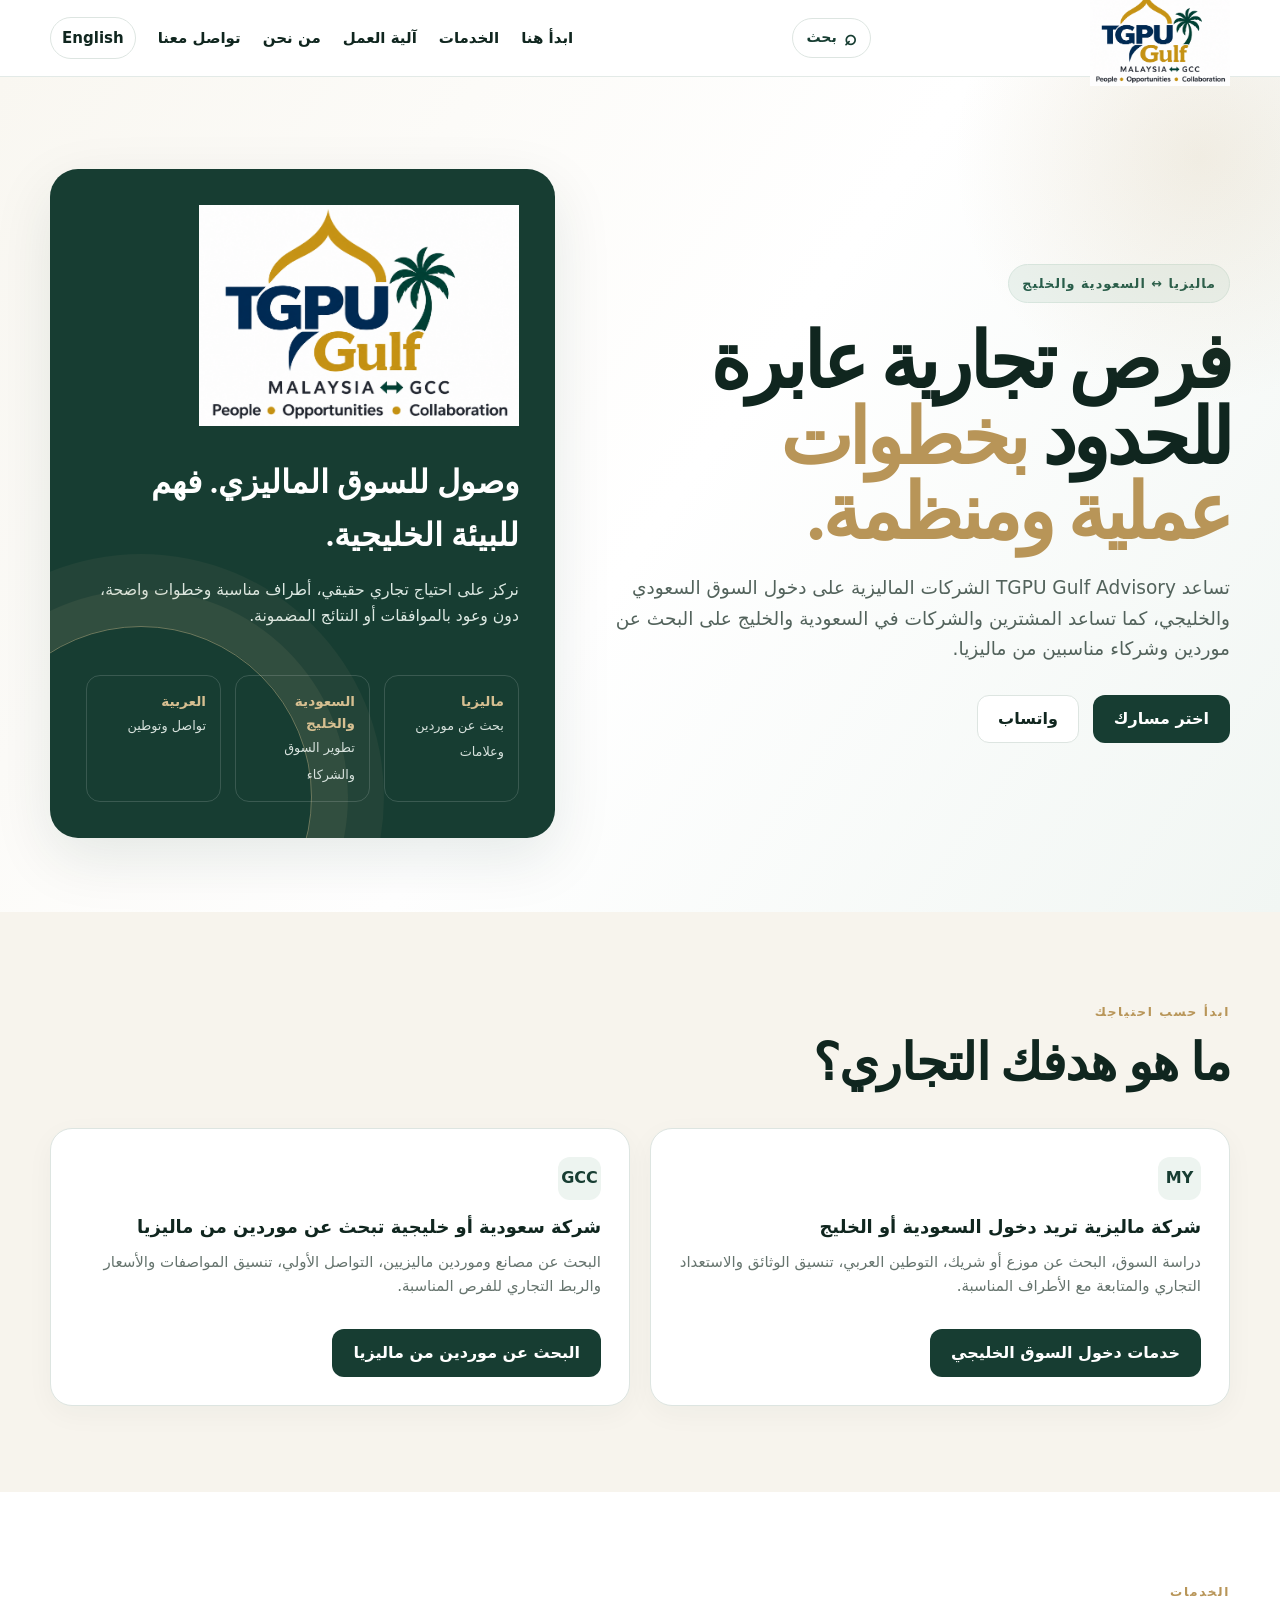
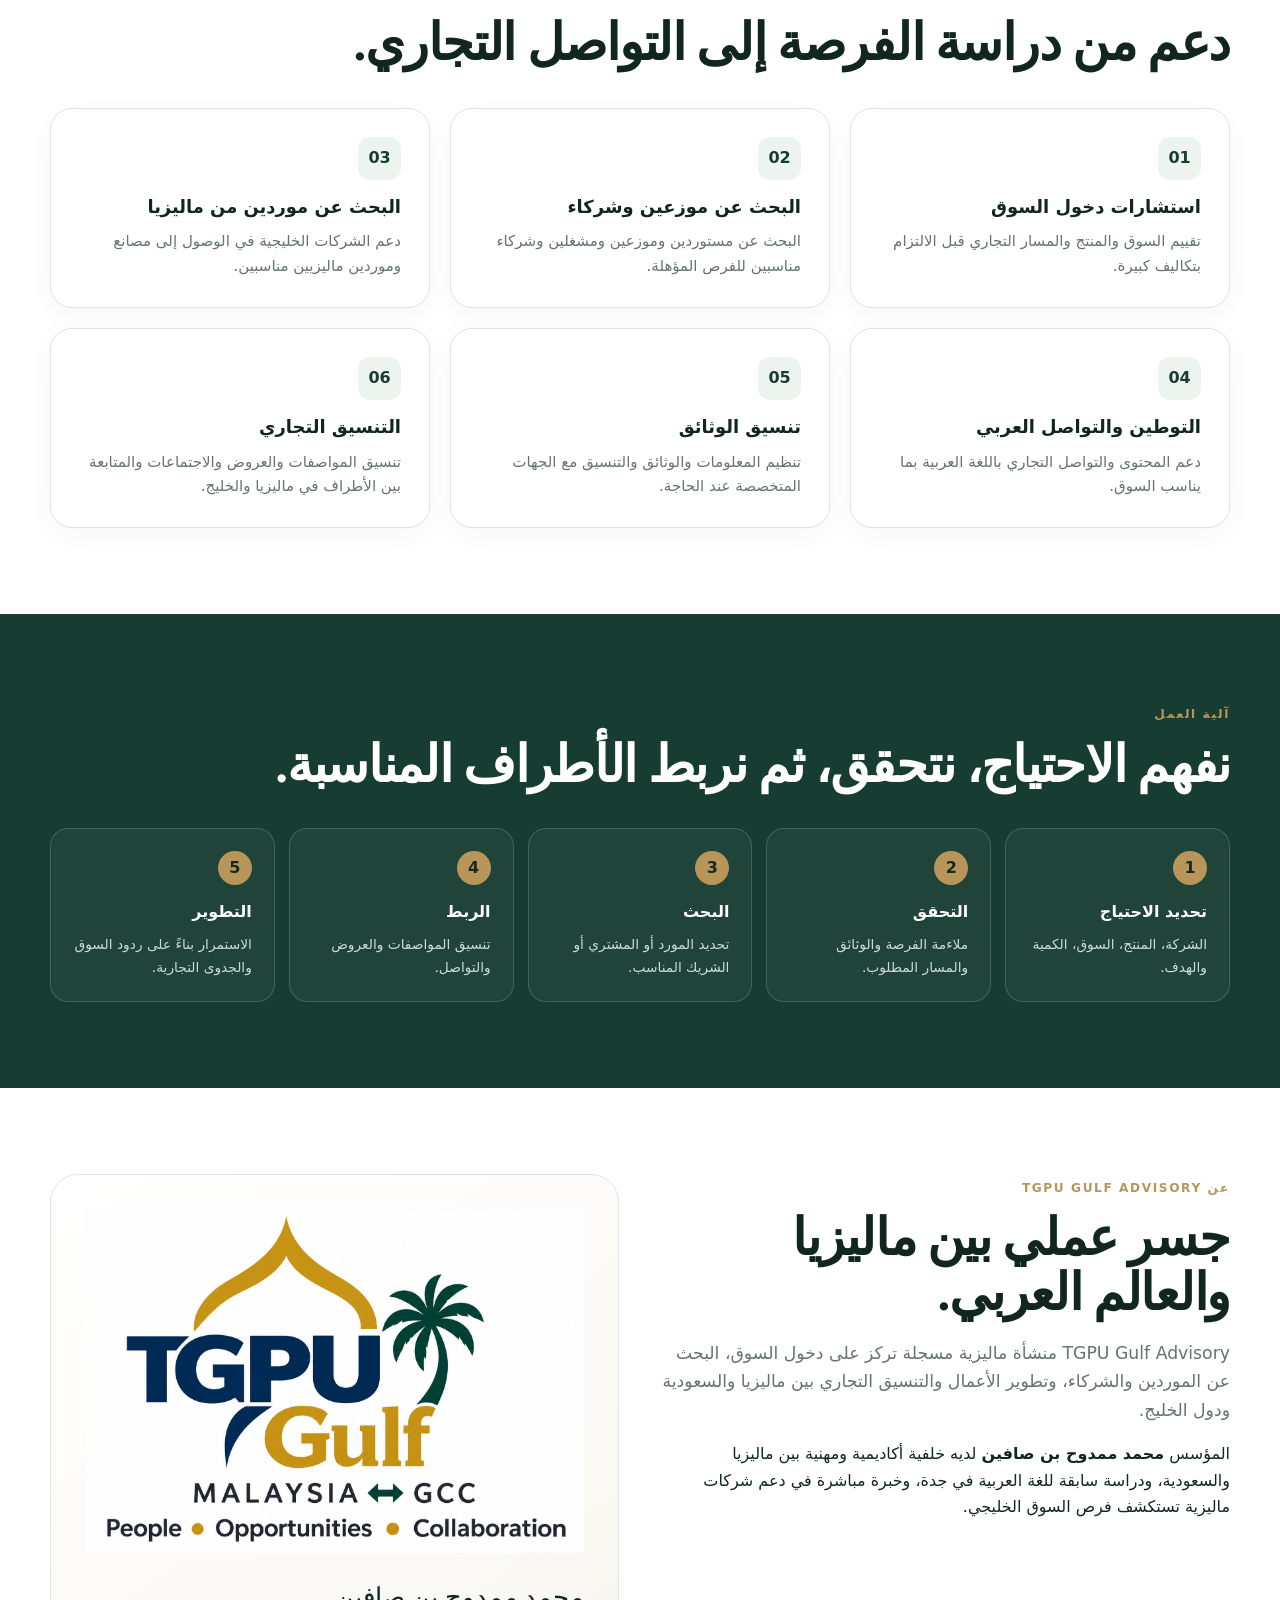
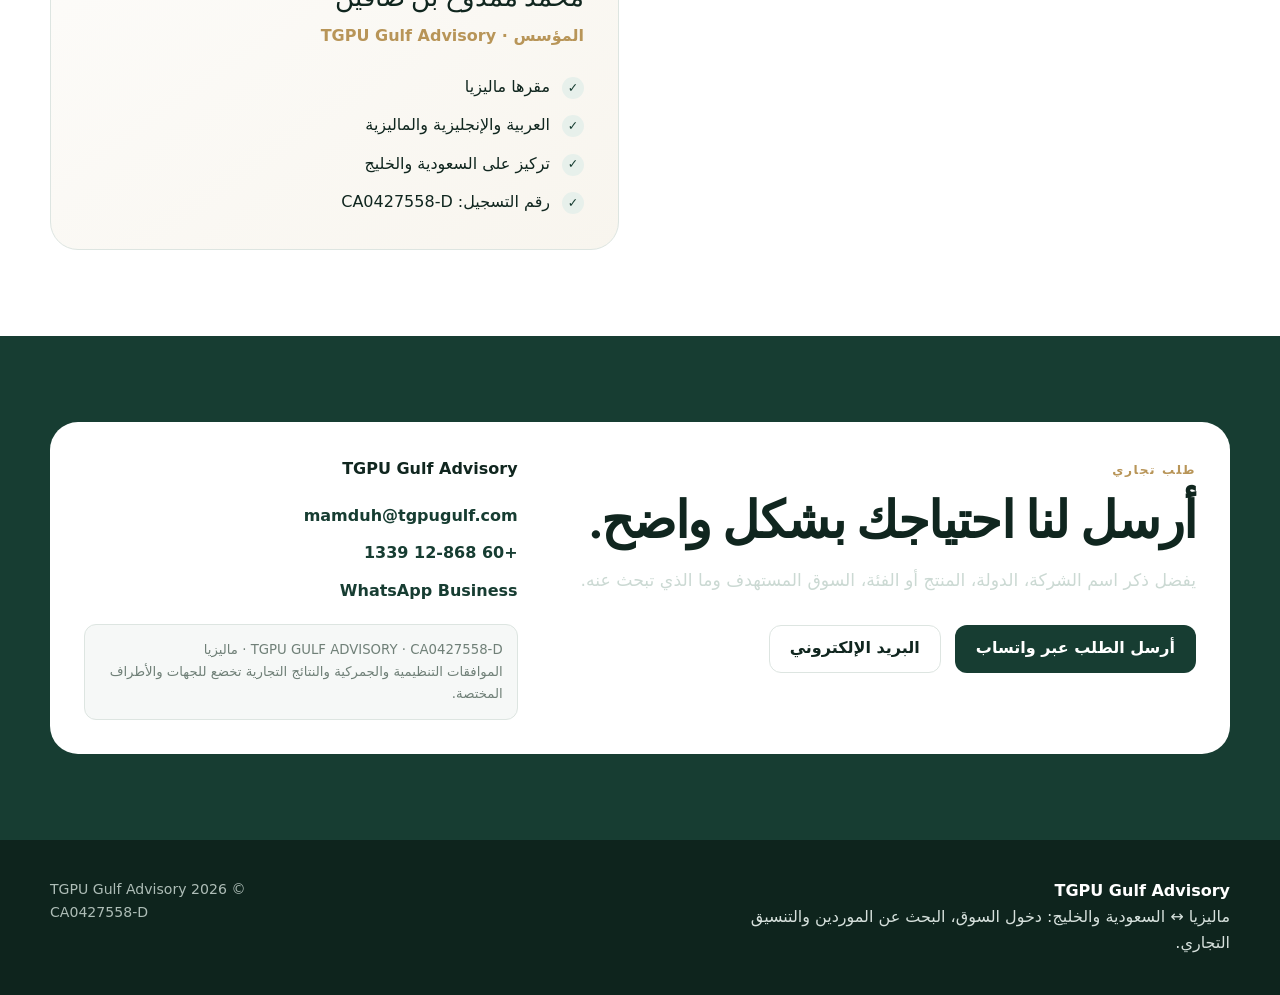
==== commit f1da88af: "Use approved polished logo artwork across website branding" ====
--- a/ar/index.html
+++ b/ar/index.html
@@ -12,14 +12,14 @@
 <meta property="og:title" content="TGPU Gulf Advisory | ماليزيا ↔ السعودية والخليج">
 <meta property="og:description" content="دخول السوق، البحث عن الموردين والشركاء، والتنسيق التجاري بين ماليزيا والسعودية والخليج.">
 <meta name="theme-color" content="#173d32">
-<link rel="icon" href="/assets/favicon.svg" type="image/svg+xml">
+<link rel="icon" href="/assets/tgpu-gulf-approved.png" type="image/png">
 <link rel="stylesheet" href="/styles.css">
 <script type="application/ld+json">{"@context":"https://schema.org","@type":"ProfessionalService","name":"TGPU Gulf Advisory","url":"https://tgpugulf.com/ar/","email":"mamduh@tgpugulf.com","telephone":"+60128681339","description":"استشارات وتنسيق تجاري بين ماليزيا والسعودية ودول الخليج، مع دعم البحث عن الموردين والشركاء ودخول السوق."}</script>
 </head>
 <body class="rtl">
-<header class="nav"><div class="container nav-inner"><a class="brand" href="#top"><img src="/assets/favicon.svg" alt=""><span class="brand-copy">TGPU GULF ADVISORY<small>ماليزيا ↔ الخليج</small></span></a><button class="menu-btn" aria-label="القائمة">☰</button><nav class="nav-links"><a href="#routes">ابدأ هنا</a><a href="#services">الخدمات</a><a href="#process">آلية العمل</a><a href="#about">من نحن</a><a href="#contact">تواصل معنا</a><a class="lang" href="/">English</a></nav></div></header>
+<header class="nav"><div class="container nav-inner"><a class="brand" href="#top"><img src="/assets/tgpu-gulf-approved.png" alt="TGPU Gulf — Malaysia ↔ GCC"><span class="brand-copy">TGPU GULF ADVISORY<small>ماليزيا ↔ الخليج</small></span></a><button class="menu-btn" aria-label="القائمة">☰</button><nav class="nav-links"><a href="#routes">ابدأ هنا</a><a href="#services">الخدمات</a><a href="#process">آلية العمل</a><a href="#about">من نحن</a><a href="#contact">تواصل معنا</a><a class="lang" href="/">English</a></nav></div></header>
 <main id="top">
-<section class="hero"><div class="container hero-grid"><div><span class="eyebrow">ماليزيا ↔ السعودية والخليج</span><h1>فرص تجارية عابرة للحدود <span>بخطوات عملية ومنظمة.</span></h1><p>تساعد TGPU Gulf Advisory الشركات الماليزية على دخول السوق السعودي والخليجي، كما تساعد المشترين والشركات في السعودية والخليج على البحث عن موردين وشركاء مناسبين من ماليزيا.</p><div class="actions"><a class="btn btn-primary" href="#routes">اختر مسارك</a><a class="btn btn-secondary" href="https://wa.me/60128681339?text=%D9%85%D8%B1%D8%AD%D8%A8%D8%A7%D8%8C%20%D8%A3%D8%B1%D8%BA%D8%A8%20%D9%81%D9%8A%20%D9%85%D9%86%D8%A7%D9%82%D8%B4%D8%A9%20%D9%81%D8%B1%D8%B5%D8%A9%20%D8%AA%D8%AC%D8%A7%D8%B1%D9%8A%D8%A9%20%D8%A8%D9%8A%D9%86%20%D9%85%D8%A7%D9%84%D9%8A%D8%B2%D9%8A%D8%A7%20%D9%88%D8%A7%D9%84%D8%AE%D9%84%D9%8A%D8%AC." target="_blank" rel="noopener">واتساب</a></div></div><aside class="hero-card"><div><img class="mark" src="/assets/favicon.svg" alt=""><h3>وصول للسوق الماليزي. فهم للبيئة الخليجية.</h3><p>نركز على احتياج تجاري حقيقي، أطراف مناسبة وخطوات واضحة، دون وعود بالموافقات أو النتائج المضمونة.</p></div><div class="trust-row"><div class="trust-item"><strong>ماليزيا</strong><span>بحث عن موردين وعلامات</span></div><div class="trust-item"><strong>السعودية والخليج</strong><span>تطوير السوق والشركاء</span></div><div class="trust-item"><strong>العربية</strong><span>تواصل وتوطين</span></div></div></aside></div></section>
+<section class="hero"><div class="container hero-grid"><div><span class="eyebrow">ماليزيا ↔ السعودية والخليج</span><h1>فرص تجارية عابرة للحدود <span>بخطوات عملية ومنظمة.</span></h1><p>تساعد TGPU Gulf Advisory الشركات الماليزية على دخول السوق السعودي والخليجي، كما تساعد المشترين والشركات في السعودية والخليج على البحث عن موردين وشركاء مناسبين من ماليزيا.</p><div class="actions"><a class="btn btn-primary" href="#routes">اختر مسارك</a><a class="btn btn-secondary" href="https://wa.me/60128681339?text=%D9%85%D8%B1%D8%AD%D8%A8%D8%A7%D8%8C%20%D8%A3%D8%B1%D8%BA%D8%A8%20%D9%81%D9%8A%20%D9%85%D9%86%D8%A7%D9%82%D8%B4%D8%A9%20%D9%81%D8%B1%D8%B5%D8%A9%20%D8%AA%D8%AC%D8%A7%D8%B1%D9%8A%D8%A9%20%D8%A8%D9%8A%D9%86%20%D9%85%D8%A7%D9%84%D9%8A%D8%B2%D9%8A%D8%A7%20%D9%88%D8%A7%D9%84%D8%AE%D9%84%D9%8A%D8%AC." target="_blank" rel="noopener">واتساب</a></div></div><aside class="hero-card"><div><img class="mark" src="/assets/tgpu-gulf-approved.png" alt=""><h3>وصول للسوق الماليزي. فهم للبيئة الخليجية.</h3><p>نركز على احتياج تجاري حقيقي، أطراف مناسبة وخطوات واضحة، دون وعود بالموافقات أو النتائج المضمونة.</p></div><div class="trust-row"><div class="trust-item"><strong>ماليزيا</strong><span>بحث عن موردين وعلامات</span></div><div class="trust-item"><strong>السعودية والخليج</strong><span>تطوير السوق والشركاء</span></div><div class="trust-item"><strong>العربية</strong><span>تواصل وتوطين</span></div></div></aside></div></section>
 
 <section id="routes" class="section soft"><div class="container"><span class="kicker">ابدأ حسب احتياجك</span><h2>ما هو هدفك التجاري؟</h2><div class="grid-3" style="grid-template-columns:repeat(2,1fr)"><article class="card"><div class="icon">MY</div><h3>شركة ماليزية تريد دخول السعودية أو الخليج</h3><p>دراسة السوق، البحث عن موزع أو شريك، التوطين العربي، تنسيق الوثائق والاستعداد التجاري والمتابعة مع الأطراف المناسبة.</p><div class="actions"><a class="btn btn-primary" href="/malaysia-to-saudi-gcc/">خدمات دخول السوق الخليجي</a></div></article><article class="card"><div class="icon">GCC</div><h3>شركة سعودية أو خليجية تبحث عن موردين من ماليزيا</h3><p>البحث عن مصانع وموردين ماليزيين، التواصل الأولي، تنسيق المواصفات والأسعار والربط التجاري للفرص المناسبة.</p><div class="actions"><a class="btn btn-primary" href="/source-from-malaysia/">البحث عن موردين من ماليزيا</a></div></article></div></div></section>
 
@@ -27,7 +27,7 @@
 
 <section id="process" class="section dark"><div class="container"><span class="kicker">آلية العمل</span><h2>نفهم الاحتياج، نتحقق، ثم نربط الأطراف المناسبة.</h2><div class="process"><div class="step"><b>1</b><h3>تحديد الاحتياج</h3><p>الشركة، المنتج، السوق، الكمية والهدف.</p></div><div class="step"><b>2</b><h3>التحقق</h3><p>ملاءمة الفرصة والوثائق والمسار المطلوب.</p></div><div class="step"><b>3</b><h3>البحث</h3><p>تحديد المورد أو المشتري أو الشريك المناسب.</p></div><div class="step"><b>4</b><h3>الربط</h3><p>تنسيق المواصفات والعروض والتواصل.</p></div><div class="step"><b>5</b><h3>التطوير</h3><p>الاستمرار بناءً على ردود السوق والجدوى التجارية.</p></div></div></div></section>
 
-<section id="about" class="section"><div class="container split"><div><span class="kicker">عن TGPU Gulf Advisory</span><h2>جسر عملي بين ماليزيا والعالم العربي.</h2><p class="lead">TGPU Gulf Advisory منشأة ماليزية مسجلة تركز على دخول السوق، البحث عن الموردين والشركاء، وتطوير الأعمال والتنسيق التجاري بين ماليزيا والسعودية ودول الخليج.</p><p>المؤسس <strong>محمد ممدوح بن صافين</strong> لديه خلفية أكاديمية ومهنية بين ماليزيا والسعودية، ودراسة سابقة للغة العربية في جدة، وخبرة مباشرة في دعم شركات ماليزية تستكشف فرص السوق الخليجي.</p></div><aside class="founder"><img src="/assets/logo.svg" alt="TGPU Gulf Advisory" style="margin-bottom:24px"><div class="name">محمد ممدوح بن صافين</div><div class="role">المؤسس · TGPU Gulf Advisory</div><div class="list"><div class="list-item"><span class="tick">✓</span><span>مقرها ماليزيا</span></div><div class="list-item"><span class="tick">✓</span><span>العربية والإنجليزية والماليزية</span></div><div class="list-item"><span class="tick">✓</span><span>تركيز على السعودية والخليج</span></div><div class="list-item"><span class="tick">✓</span><span>رقم التسجيل: CA0427558-D</span></div></div></aside></div></section>
+<section id="about" class="section"><div class="container split"><div><span class="kicker">عن TGPU Gulf Advisory</span><h2>جسر عملي بين ماليزيا والعالم العربي.</h2><p class="lead">TGPU Gulf Advisory منشأة ماليزية مسجلة تركز على دخول السوق، البحث عن الموردين والشركاء، وتطوير الأعمال والتنسيق التجاري بين ماليزيا والسعودية ودول الخليج.</p><p>المؤسس <strong>محمد ممدوح بن صافين</strong> لديه خلفية أكاديمية ومهنية بين ماليزيا والسعودية، ودراسة سابقة للغة العربية في جدة، وخبرة مباشرة في دعم شركات ماليزية تستكشف فرص السوق الخليجي.</p></div><aside class="founder"><img src="/assets/tgpu-gulf-approved.png" alt="TGPU Gulf Advisory" style="margin-bottom:24px"><div class="name">محمد ممدوح بن صافين</div><div class="role">المؤسس · TGPU Gulf Advisory</div><div class="list"><div class="list-item"><span class="tick">✓</span><span>مقرها ماليزيا</span></div><div class="list-item"><span class="tick">✓</span><span>العربية والإنجليزية والماليزية</span></div><div class="list-item"><span class="tick">✓</span><span>تركيز على السعودية والخليج</span></div><div class="list-item"><span class="tick">✓</span><span>رقم التسجيل: CA0427558-D</span></div></div></aside></div></section>
 
 <section id="contact" class="section dark"><div class="container"><div class="contact-box"><div><span class="kicker">طلب تجاري</span><h2>أرسل لنا احتياجك بشكل واضح.</h2><p class="lead">يفضل ذكر اسم الشركة، الدولة، المنتج أو الفئة، السوق المستهدف وما الذي تبحث عنه.</p><div class="actions"><a class="btn btn-primary" href="https://wa.me/60128681339?text=%D9%85%D8%B1%D8%AD%D8%A8%D8%A7%20TGPU%20Gulf%20Advisory%0A%0A%D8%A7%D8%B3%D9%85%20%D8%A7%D9%84%D8%B4%D8%B1%D9%83%D8%A9%3A%20%0A%D8%A7%D9%84%D8%AF%D9%88%D9%84%D8%A9%3A%20%0A%D8%A7%D9%84%D9%85%D9%86%D8%AA%D8%AC%20%2F%20%D8%A7%D9%84%D9%81%D8%A6%D8%A9%3A%20%0A%D8%A7%D9%84%D8%B3%D9%88%D9%82%20%D8%A7%D9%84%D9%85%D8%B3%D8%AA%D9%87%D8%AF%D9%81%3A%20%0A%D8%A7%D9%84%D8%A7%D8%AD%D8%AA%D9%8A%D8%A7%D8%AC%3A%20" target="_blank" rel="noopener">أرسل الطلب عبر واتساب</a><a class="btn btn-secondary" href="mailto:mamduh@tgpugulf.com?subject=Commercial%20Enquiry%20-%20TGPU%20Gulf%20Advisory">البريد الإلكتروني</a></div></div><div><strong>TGPU Gulf Advisory</strong><div class="contact-links"><a href="mailto:mamduh@tgpugulf.com">mamduh@tgpugulf.com</a><a href="tel:+60128681339">+60 12-868 1339</a><a href="https://wa.me/60128681339" target="_blank" rel="noopener">WhatsApp Business</a></div><div class="notice">TGPU GULF ADVISORY · CA0427558-D · ماليزيا<br>الموافقات التنظيمية والجمركية والنتائج التجارية تخضع للجهات والأطراف المختصة.</div></div></div></div></section>
 </main>
--- a/styles.css
+++ b/styles.css
@@ -1 +1,8 @@
-:root{--ink:#10261f;--green:#173d32;--green-2:#235b49;--gold:#b89558;--gold-2:#d6bf91;--cream:#f7f4ed;--paper:#fff;--muted:#66746e;--line:#dde5e1;--shadow:0 20px 60px rgba(14,46,36,.10);--radius:22px;--max:1180px}*{box-sizing:border-box}html{scroll-behavior:smooth}body{margin:0;font-family:Inter,ui-sans-serif,system-ui,-apple-system,BlinkMacSystemFont,"Segoe UI",sans-serif;color:var(--ink);background:var(--paper);line-height:1.65}a{color:inherit;text-decoration:none}img,svg{max-width:100%;display:block}.container{width:min(var(--max),calc(100% - 40px));margin:auto}.nav{position:sticky;top:0;z-index:30;background:rgba(255,255,255,.94);backdrop-filter:blur(14px);border-bottom:1px solid rgba(221,229,225,.8)}.nav-inner{height:76px;display:flex;align-items:center;justify-content:space-between;gap:28px}.brand{display:flex;align-items:center;gap:12px;font-weight:800;letter-spacing:.01em}.brand img{width:46px;height:46px}.brand-copy{line-height:1.05}.brand-copy small{display:block;color:var(--gold);font-size:.67rem;letter-spacing:.14em;margin-top:5px}.nav-links{display:flex;align-items:center;gap:24px;font-size:.94rem;font-weight:650}.nav-links a:hover{color:var(--green-2)}.lang{padding:8px 11px;border:1px solid var(--line);border-radius:999px}.menu-btn{display:none;background:none;border:0;font-size:1.55rem;color:var(--green)}.hero{position:relative;overflow:hidden;background:linear-gradient(125deg,#f9f7f1 0%,#fff 52%,#f1f6f3 100%);padding:92px 0 74px}.hero:before{content:"";position:absolute;width:520px;height:520px;border-radius:50%;background:radial-gradient(circle,rgba(184,149,88,.15),rgba(184,149,88,0) 67%);right:-180px;top:-180px}.hero-grid{display:grid;grid-template-columns:1.1fr .9fr;gap:58px;align-items:center}.eyebrow{display:inline-flex;gap:8px;align-items:center;color:var(--green-2);background:#eaf2ee;border:1px solid #d8e7e0;border-radius:999px;padding:8px 13px;font-size:.8rem;font-weight:800;letter-spacing:.08em;text-transform:uppercase}.hero h1{font-family:Georgia,"Times New Roman",serif;font-size:clamp(3rem,6vw,5.7rem);line-height:.98;letter-spacing:-.045em;margin:22px 0}.hero h1 span{color:var(--gold)}.hero p{font-size:1.16rem;color:#53635c;max-width:720px}.actions{display:flex;gap:14px;flex-wrap:wrap;margin-top:30px}.btn{display:inline-flex;align-items:center;justify-content:center;min-height:48px;padding:0 20px;border-radius:12px;font-weight:800;border:1px solid transparent;transition:.2s}.btn-primary{background:var(--green);color:#fff}.btn-primary:hover{background:var(--green-2);transform:translateY(-1px)}.btn-secondary{background:#fff;border-color:var(--line)}.btn-secondary:hover{border-color:var(--gold)}.hero-card{position:relative;background:var(--green);color:#fff;padding:36px;border-radius:28px;box-shadow:var(--shadow);min-height:420px;display:flex;flex-direction:column;justify-content:space-between;overflow:hidden}.hero-card:after{content:"";position:absolute;inset:auto -80px -130px auto;width:340px;height:340px;border:1px solid rgba(214,191,145,.45);border-radius:50%;box-shadow:0 0 0 36px rgba(214,191,145,.08),0 0 0 72px rgba(214,191,145,.06)}.hero-card .mark{width:88px;position:relative;z-index:2}.hero-card h3{font-family:Georgia,serif;font-size:2rem;margin:30px 0 10px;max-width:420px}.hero-card p{color:#dce8e2;font-size:.98rem}.trust-row{display:grid;grid-template-columns:repeat(3,1fr);gap:14px;margin-top:30px;position:relative;z-index:2}.trust-item{padding:14px;border:1px solid rgba(255,255,255,.15);border-radius:14px}.trust-item strong{display:block;color:var(--gold-2);font-size:.85rem}.trust-item span{font-size:.8rem;color:#d7e2dd}.section{padding:86px 0}.section.soft{background:var(--cream)}.section.dark{background:var(--green);color:#fff}.kicker{color:var(--gold);text-transform:uppercase;letter-spacing:.13em;font-size:.76rem;font-weight:900}.section h2{font-family:Georgia,"Times New Roman",serif;font-size:clamp(2.15rem,4vw,3.65rem);line-height:1.08;margin:10px 0 18px;letter-spacing:-.025em}.lead{font-size:1.08rem;color:var(--muted);max-width:760px}.dark .lead{color:#cbd9d3}.grid-3{display:grid;grid-template-columns:repeat(3,1fr);gap:20px;margin-top:38px}.card{background:#fff;border:1px solid var(--line);border-radius:var(--radius);padding:28px;box-shadow:0 8px 28px rgba(20,54,43,.04)}.card h3{margin:12px 0 8px;font-size:1.12rem}.card p{color:var(--muted);font-size:.94rem;margin:0}.icon{width:43px;height:43px;border-radius:12px;background:#edf4f0;display:grid;place-items:center;color:var(--green);font-weight:900}.process{display:grid;grid-template-columns:repeat(5,1fr);gap:14px;margin-top:36px}.step{border:1px solid rgba(255,255,255,.16);border-radius:18px;padding:22px;background:rgba(255,255,255,.04)}.step b{display:inline-grid;place-items:center;width:34px;height:34px;border-radius:50%;background:var(--gold);color:#142b23;margin-bottom:14px}.step h3{margin:0 0 8px;font-size:1rem}.step p{margin:0;color:#ccdad4;font-size:.86rem}.split{display:grid;grid-template-columns:1fr 1fr;gap:42px;align-items:start}.list{display:grid;gap:12px;margin-top:24px}.list-item{display:flex;gap:12px;align-items:flex-start}.tick{width:22px;height:22px;flex:0 0 22px;border-radius:50%;background:#e7f0eb;color:var(--green);display:grid;place-items:center;font-size:.78rem;font-weight:900;margin-top:3px}.market-tags{display:flex;gap:10px;flex-wrap:wrap;margin-top:20px}.tag{padding:9px 13px;border-radius:999px;border:1px solid var(--line);background:#fff;font-size:.86rem;font-weight:700}.founder{background:linear-gradient(145deg,#fff,#f8f5ee);border:1px solid var(--line);border-radius:28px;padding:34px}.founder .name{font-family:Georgia,serif;font-size:1.6rem;margin-bottom:4px}.founder .role{color:var(--gold);font-weight:800}.quote{font-family:Georgia,serif;font-size:1.38rem;line-height:1.5;color:var(--green);border-left:4px solid var(--gold);padding-left:20px;margin:26px 0}.contact-box{display:grid;grid-template-columns:1.2fr .8fr;gap:28px;background:#fff;border-radius:28px;padding:34px;color:var(--ink)}.contact-links{display:grid;gap:11px;margin-top:20px}.contact-links a{display:flex;gap:10px;align-items:center;color:var(--green);font-weight:750}.notice{font-size:.83rem;color:#708078;background:#f6f8f7;border:1px solid var(--line);padding:14px;border-radius:12px;margin-top:20px}.insights{display:grid;grid-template-columns:repeat(3,1fr);gap:20px;margin-top:32px}.insight{padding:26px;border-radius:20px;border:1px solid var(--line);background:#fff}.insight small{color:var(--gold);font-weight:800;text-transform:uppercase;letter-spacing:.08em}.insight h3{font-family:Georgia,serif;font-size:1.25rem}.insight a{font-weight:800;color:var(--green-2)}footer{padding:38px 0;background:#0e241d;color:#d6e0dc}.footer-grid{display:flex;justify-content:space-between;gap:30px;align-items:flex-start}.footer-brand{max-width:520px}.footer-brand strong{color:#fff}.footer-meta{text-align:right;font-size:.88rem;color:#aebdb7}.rtl{direction:rtl;text-align:right}.rtl .hero-card:after{right:auto;left:-80px}.rtl .list-item{flex-direction:row}.rtl .quote{border-left:0;border-right:4px solid var(--gold);padding-left:0;padding-right:20px}.rtl .footer-meta{text-align:left}@media(max-width:900px){.nav-links{display:none;position:absolute;left:20px;right:20px;top:74px;background:#fff;border:1px solid var(--line);padding:18px;border-radius:16px;box-shadow:var(--shadow);flex-direction:column;align-items:stretch}.nav-links.open{display:flex}.menu-btn{display:block}.hero-grid,.split,.contact-box{grid-template-columns:1fr}.hero{padding-top:62px}.grid-3,.insights{grid-template-columns:1fr 1fr}.process{grid-template-columns:1fr 1fr}.hero-card{min-height:360px}.footer-grid{flex-direction:column}.footer-meta{text-align:left}.rtl .footer-meta{text-align:right}}@media(max-width:620px){.container{width:min(var(--max),calc(100% - 28px))}.nav-inner{height:68px}.brand-copy{font-size:.92rem}.brand-copy small{font-size:.58rem}.hero h1{font-size:3.2rem}.grid-3,.insights,.process{grid-template-columns:1fr}.section{padding:66px 0}.hero-card{padding:26px}.trust-row{grid-template-columns:1fr}.actions .btn{width:100%}.contact-box{padding:24px}.footer-meta{text-align:left}.rtl .footer-meta{text-align:right}}+:root{--ink:#10261f;--green:#173d32;--green-2:#235b49;--gold:#b89558;--gold-2:#d6bf91;--cream:#f7f4ed;--paper:#fff;--muted:#66746e;--line:#dde5e1;--shadow:0 20px 60px rgba(14,46,36,.10);--radius:22px;--max:1180px}*{box-sizing:border-box}html{scroll-behavior:smooth}body{margin:0;font-family:Inter,ui-sans-serif,system-ui,-apple-system,BlinkMacSystemFont,"Segoe UI",sans-serif;color:var(--ink);background:var(--paper);line-height:1.65}a{color:inherit;text-decoration:none}img,svg{max-width:100%;display:block}.container{width:min(var(--max),calc(100% - 40px));margin:auto}.nav{position:sticky;top:0;z-index:30;background:rgba(255,255,255,.94);backdrop-filter:blur(14px);border-bottom:1px solid rgba(221,229,225,.8)}.nav-inner{height:76px;display:flex;align-items:center;justify-content:space-between;gap:20px}.brand{display:flex;align-items:center;gap:12px;font-weight:800;letter-spacing:.01em}.brand img{width:46px;height:46px}.brand-copy{line-height:1.05}.brand-copy small{display:block;color:var(--gold);font-size:.67rem;letter-spacing:.14em;margin-top:5px}.nav-links{display:flex;align-items:center;gap:22px;font-size:.94rem;font-weight:650}.nav-links a:hover{color:var(--green-2)}.lang{padding:8px 11px;border:1px solid var(--line);border-radius:999px}.menu-btn{display:none;background:none;border:0;font-size:1.55rem;color:var(--green);cursor:pointer}.site-search-open{display:inline-flex;align-items:center;gap:7px;min-height:40px;padding:0 13px;border:1px solid var(--line);border-radius:999px;background:#fff;color:var(--green);font:inherit;font-size:.88rem;font-weight:800;cursor:pointer;white-space:nowrap;transition:.2s}.site-search-open:hover{border-color:var(--gold);box-shadow:0 6px 18px rgba(20,54,43,.08)}.site-search-open span{font-size:1.3rem;line-height:1}.hero{position:relative;overflow:hidden;background:linear-gradient(125deg,#f9f7f1 0%,#fff 52%,#f1f6f3 100%);padding:92px 0 74px}.hero:before{content:"";position:absolute;width:520px;height:520px;border-radius:50%;background:radial-gradient(circle,rgba(184,149,88,.15),rgba(184,149,88,0) 67%);right:-180px;top:-180px}.hero-grid{display:grid;grid-template-columns:1.1fr .9fr;gap:58px;align-items:center}.eyebrow{display:inline-flex;gap:8px;align-items:center;color:var(--green-2);background:#eaf2ee;border:1px solid #d8e7e0;border-radius:999px;padding:8px 13px;font-size:.8rem;font-weight:800;letter-spacing:.08em;text-transform:uppercase}.hero h1{font-family:Georgia,"Times New Roman",serif;font-size:clamp(3rem,6vw,5.7rem);line-height:.98;letter-spacing:-.045em;margin:22px 0}.hero h1 span{color:var(--gold)}.hero p{font-size:1.16rem;color:#53635c;max-width:720px}.actions{display:flex;gap:14px;flex-wrap:wrap;margin-top:30px}.btn{display:inline-flex;align-items:center;justify-content:center;min-height:48px;padding:0 20px;border-radius:12px;font-weight:800;border:1px solid transparent;transition:.2s}.btn-primary{background:var(--green);color:#fff}.btn-primary:hover{background:var(--green-2);transform:translateY(-1px)}.btn-secondary{background:#fff;border-color:var(--line)}.btn-secondary:hover{border-color:var(--gold)}.hero-card{position:relative;background:var(--green);color:#fff;padding:36px;border-radius:28px;box-shadow:var(--shadow);min-height:420px;display:flex;flex-direction:column;justify-content:space-between;overflow:hidden}.hero-card:after{content:"";position:absolute;inset:auto -80px -130px auto;width:340px;height:340px;border:1px solid rgba(214,191,145,.45);border-radius:50%;box-shadow:0 0 0 36px rgba(214,191,145,.08),0 0 0 72px rgba(214,191,145,.06)}.hero-card .mark{width:88px;position:relative;z-index:2}.hero-card h3{font-family:Georgia,serif;font-size:2rem;margin:30px 0 10px;max-width:420px}.hero-card p{color:#dce8e2;font-size:.98rem}.trust-row{display:grid;grid-template-columns:repeat(3,1fr);gap:14px;margin-top:30px;position:relative;z-index:2}.trust-item{padding:14px;border:1px solid rgba(255,255,255,.15);border-radius:14px}.trust-item strong{display:block;color:var(--gold-2);font-size:.85rem}.trust-item span{font-size:.8rem;color:#d7e2dd}.section{padding:86px 0}.section.soft{background:var(--cream)}.section.dark{background:var(--green);color:#fff}.kicker{color:var(--gold);text-transform:uppercase;letter-spacing:.13em;font-size:.76rem;font-weight:900}.section h2{font-family:Georgia,"Times New Roman",serif;font-size:clamp(2.15rem,4vw,3.65rem);line-height:1.08;margin:10px 0 18px;letter-spacing:-.025em}.lead{font-size:1.08rem;color:var(--muted);max-width:760px}.dark .lead{color:#cbd9d3}.grid-3{display:grid;grid-template-columns:repeat(3,1fr);gap:20px;margin-top:38px}.card{background:#fff;border:1px solid var(--line);border-radius:var(--radius);padding:28px;box-shadow:0 8px 28px rgba(20,54,43,.04)}.card h3{margin:12px 0 8px;font-size:1.12rem}.card p{color:var(--muted);font-size:.94rem;margin:0}.icon{width:43px;height:43px;border-radius:12px;background:#edf4f0;display:grid;place-items:center;color:var(--green);font-weight:900}.process{display:grid;grid-template-columns:repeat(5,1fr);gap:14px;margin-top:36px}.step{border:1px solid rgba(255,255,255,.16);border-radius:18px;padding:22px;background:rgba(255,255,255,.04)}.step b{display:inline-grid;place-items:center;width:34px;height:34px;border-radius:50%;background:var(--gold);color:#142b23;margin-bottom:14px}.step h3{margin:0 0 8px;font-size:1rem}.step p{margin:0;color:#ccdad4;font-size:.86rem}.split{display:grid;grid-template-columns:1fr 1fr;gap:42px;align-items:start}.list{display:grid;gap:12px;margin-top:24px}.list-item{display:flex;gap:12px;align-items:flex-start}.tick{width:22px;height:22px;flex:0 0 22px;border-radius:50%;background:#e7f0eb;color:var(--green);display:grid;place-items:center;font-size:.78rem;font-weight:900;margin-top:3px}.market-tags{display:flex;gap:10px;flex-wrap:wrap;margin-top:20px}.tag{padding:9px 13px;border-radius:999px;border:1px solid var(--line);background:#fff;font-size:.86rem;font-weight:700}.founder{background:linear-gradient(145deg,#fff,#f8f5ee);border:1px solid var(--line);border-radius:28px;padding:34px}.founder .name{font-family:Georgia,serif;font-size:1.6rem;margin-bottom:4px}.founder .role{color:var(--gold);font-weight:800}.quote{font-family:Georgia,serif;font-size:1.38rem;line-height:1.5;color:var(--green);border-left:4px solid var(--gold);padding-left:20px;margin:26px 0}.contact-box{display:grid;grid-template-columns:1.2fr .8fr;gap:28px;background:#fff;border-radius:28px;padding:34px;color:var(--ink)}.contact-links{display:grid;gap:11px;margin-top:20px}.contact-links a{display:flex;gap:10px;align-items:center;color:var(--green);font-weight:750}.notice{font-size:.83rem;color:#708078;background:#f6f8f7;border:1px solid var(--line);padding:14px;border-radius:12px;margin-top:20px}.insights{display:grid;grid-template-columns:repeat(3,1fr);gap:20px;margin-top:32px}.insight{padding:26px;border-radius:20px;border:1px solid var(--line);background:#fff}.insight small{color:var(--gold);font-weight:800;text-transform:uppercase;letter-spacing:.08em}.insight h3{font-family:Georgia,serif;font-size:1.25rem}.insight a{font-weight:800;color:var(--green-2)}footer{padding:38px 0;background:#0e241d;color:#d6e0dc}.footer-grid{display:flex;justify-content:space-between;gap:30px;align-items:flex-start}.footer-brand{max-width:520px}.footer-brand strong{color:#fff}.footer-meta{text-align:right;font-size:.88rem;color:#aebdb7}.rtl{direction:rtl;text-align:right}.rtl .hero-card:after{right:auto;left:-80px}.rtl .list-item{flex-direction:row}.rtl .quote{border-left:0;border-right:4px solid var(--gold);padding-left:0;padding-right:20px}.rtl .footer-meta{text-align:left}
+.site-search-panel[hidden]{display:none}.site-search-panel{position:fixed;inset:0;z-index:1000;background:rgba(9,29,23,.62);backdrop-filter:blur(7px);display:flex;align-items:flex-start;justify-content:center;padding:92px 20px 24px}.site-search-dialog{width:min(760px,100%);background:#fff;border:1px solid var(--line);border-radius:24px;padding:24px;box-shadow:0 30px 90px rgba(5,28,20,.25)}.site-search-top{display:flex;justify-content:space-between;align-items:flex-start;gap:20px}.site-search-top h2{font-family:Georgia,"Times New Roman",serif;font-size:2rem;line-height:1.1;margin:4px 0 18px}.site-search-kicker{color:var(--gold);font-size:.72rem;font-weight:900;letter-spacing:.12em}.site-search-close{width:42px;height:42px;border:1px solid var(--line);border-radius:50%;background:#fff;color:var(--green);font-size:1.65rem;line-height:1;cursor:pointer}.site-search-form{display:flex;align-items:center;gap:11px;border:2px solid var(--green);border-radius:15px;padding:0 14px;background:#fff}.site-search-icon{font-size:1.5rem;color:var(--green)}#site-search-input{width:100%;height:54px;border:0;outline:0;background:transparent;color:var(--ink);font:inherit;font-size:1rem}#site-search-input::placeholder{color:#89958f}.site-search-controls{display:flex;justify-content:space-between;align-items:center;gap:14px;margin-top:16px}.site-search-status{color:var(--muted);font-size:.9rem}.site-search-nav{display:flex;gap:8px}.site-search-nav button{border:1px solid var(--line);background:#f8faf9;color:var(--green);border-radius:10px;padding:9px 12px;font:inherit;font-size:.82rem;font-weight:800;cursor:pointer}.site-search-nav button:disabled{opacity:.42;cursor:default}.site-search-hit{background:#ffe6a7;color:#17231e;padding:1px 2px;border-radius:3px;box-shadow:0 0 0 1px rgba(184,149,88,.25)}.site-search-hit.active{background:#f0b84b;box-shadow:0 0 0 3px rgba(240,184,75,.28)}body.site-search-opened{overflow:hidden}.rtl .site-search-dialog{text-align:right}
+@media(max-width:1080px){.nav-links{gap:15px;font-size:.9rem}.site-search-open b{display:none}.site-search-open{width:40px;padding:0;justify-content:center}}
+@media(max-width:900px){.nav-inner{justify-content:flex-start}.brand{margin-right:auto}.rtl .brand{margin-right:0;margin-left:auto}.nav-links{display:none;position:absolute;left:20px;right:20px;top:74px;background:#fff;border:1px solid var(--line);padding:18px;border-radius:16px;box-shadow:var(--shadow);flex-direction:column;align-items:stretch}.nav-links.open{display:flex}.menu-btn{display:block}.site-search-open{display:inline-flex;width:auto;min-width:42px;padding:0 12px}.site-search-open b{display:inline}.hero-grid,.split,.contact-box{grid-template-columns:1fr}.hero{padding-top:62px}.grid-3,.insights{grid-template-columns:1fr 1fr}.process{grid-template-columns:1fr 1fr}.hero-card{min-height:360px}.footer-grid{flex-direction:column}.footer-meta{text-align:left}.rtl .footer-meta{text-align:right}}
+@media(max-width:620px){.container{width:min(var(--max),calc(100% - 28px))}.nav-inner{height:68px;gap:8px}.brand-copy{font-size:.88rem}.brand-copy small{font-size:.55rem}.brand img{width:40px;height:40px}.site-search-open{padding:0 10px;min-height:38px}.site-search-open b{display:none}.hero h1{font-size:3.2rem}.grid-3,.insights,.process{grid-template-columns:1fr}.section{padding:66px 0}.hero-card{padding:26px}.trust-row{grid-template-columns:1fr}.actions .btn{width:100%}.contact-box{padding:24px}.footer-meta{text-align:left}.rtl .footer-meta{text-align:right}.site-search-panel{padding:76px 12px 18px}.site-search-dialog{border-radius:18px;padding:18px}.site-search-top h2{font-size:1.55rem}.site-search-controls{align-items:flex-start;flex-direction:column}.site-search-nav{width:100%}.site-search-nav button{flex:1}.site-search-status{font-size:.84rem}}
+
+/* Approved TGPU Gulf artwork; preserve original proportions. */
+.brand img{width:140px;height:auto;object-fit:contain;background:#fff;flex-shrink:0}.brand-copy{display:none}.nav-inner{padding-block:8px}.hero-card .mark{width:min(100%,320px);height:auto;background:#fff}.founder img{width:100%;height:auto;object-fit:contain}@media(max-width:620px){.brand img{width:112px;height:auto}}
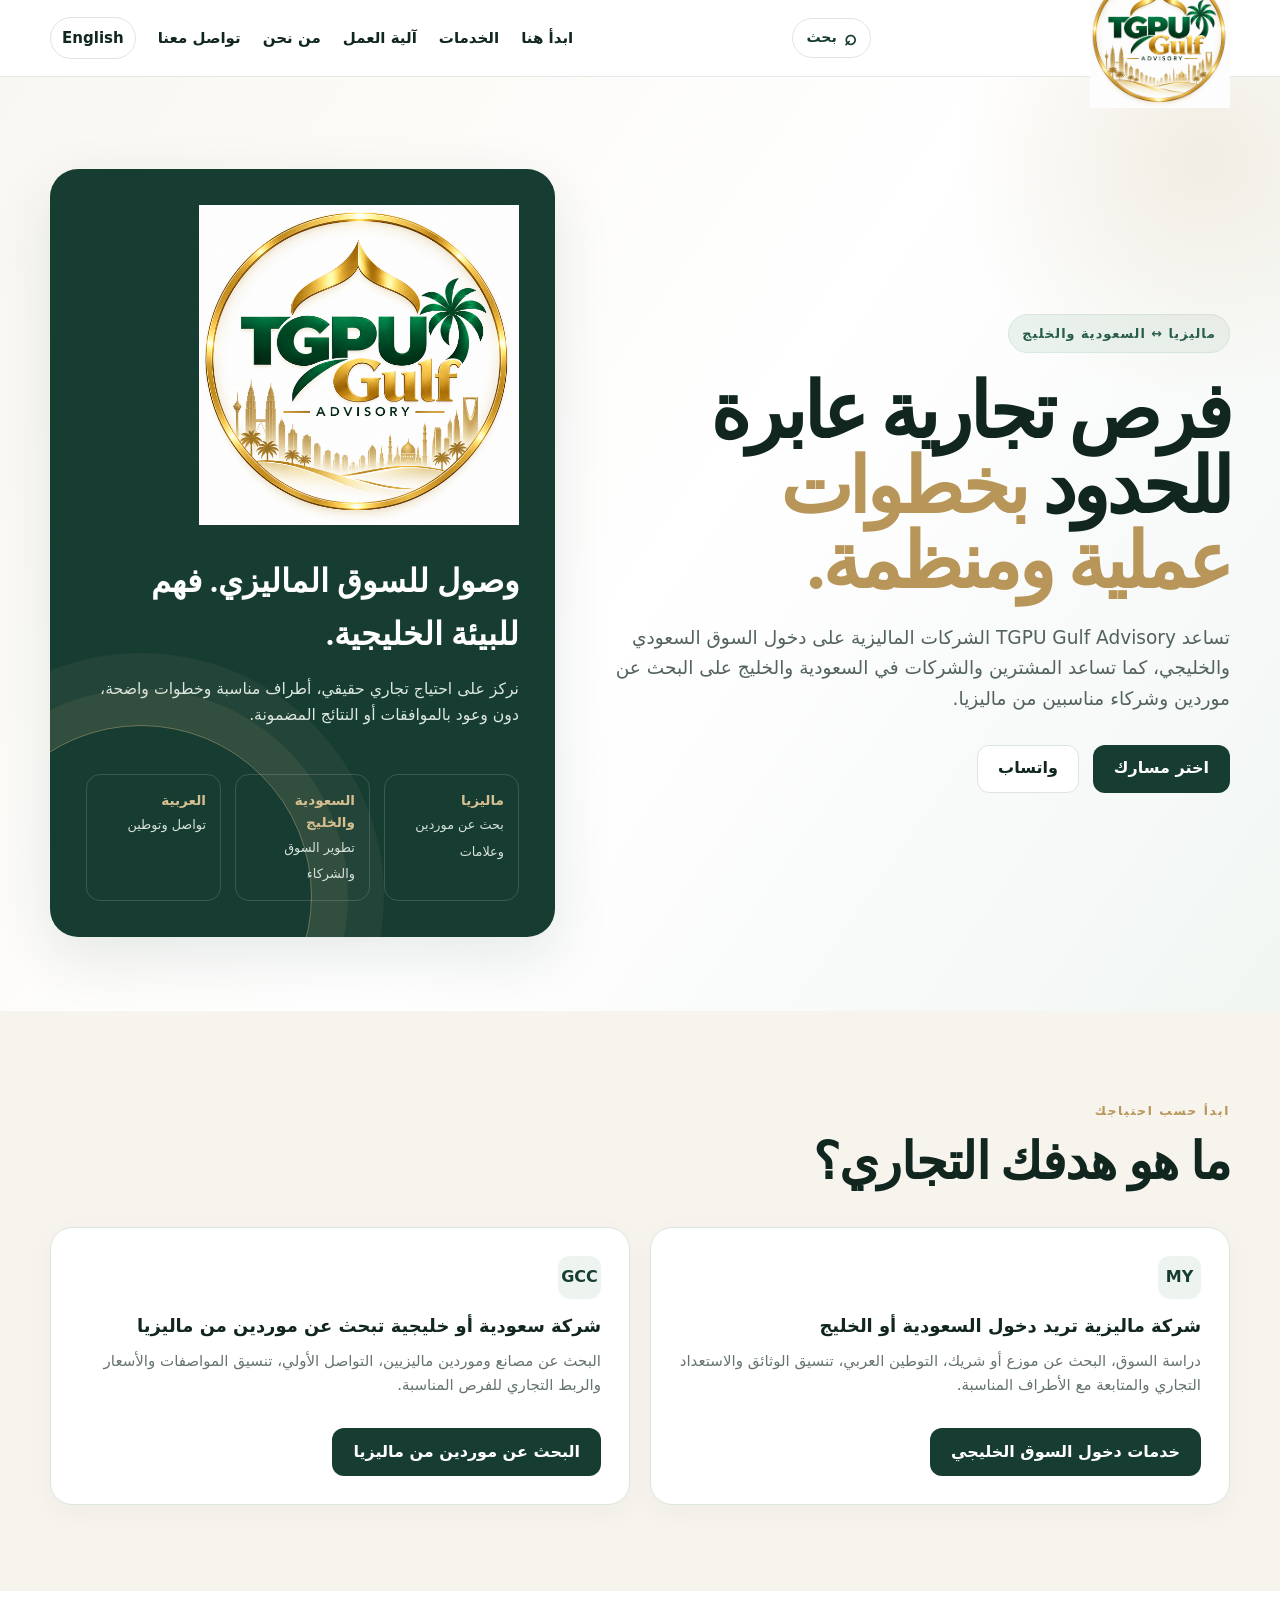
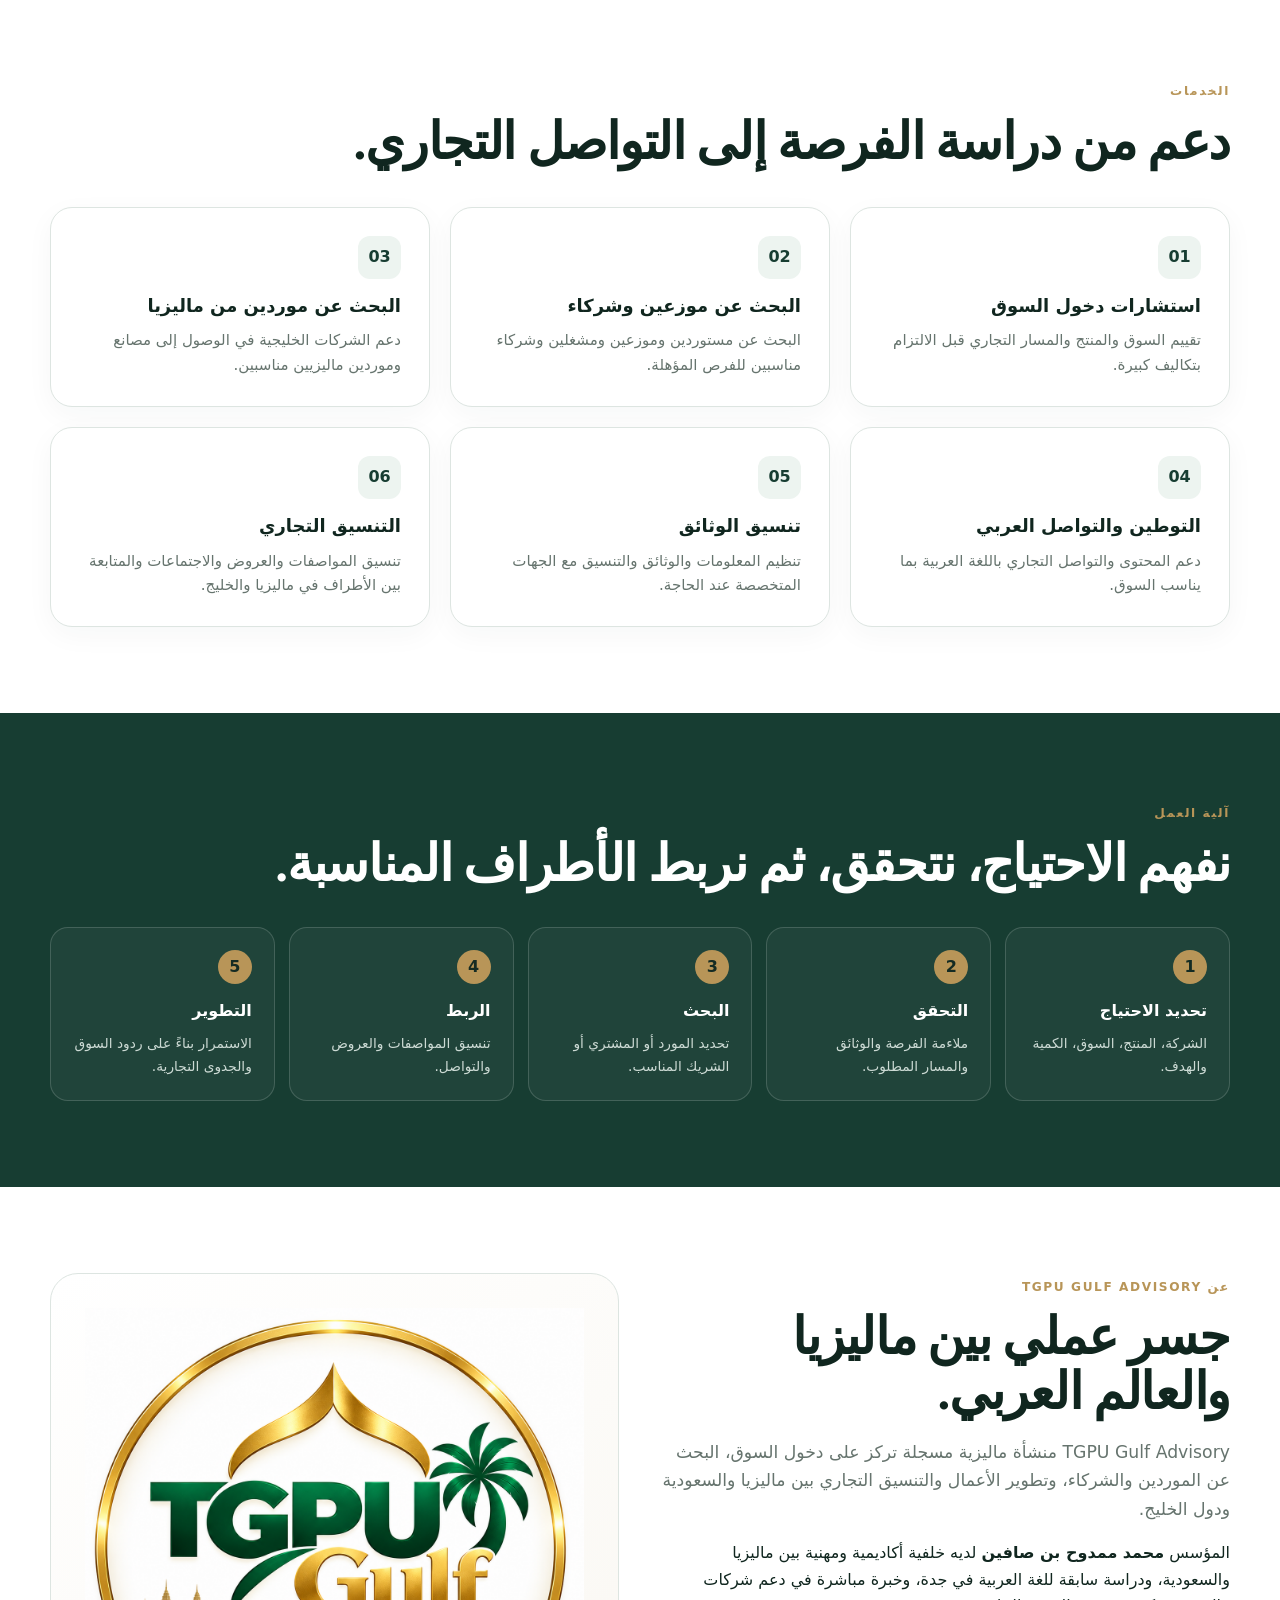
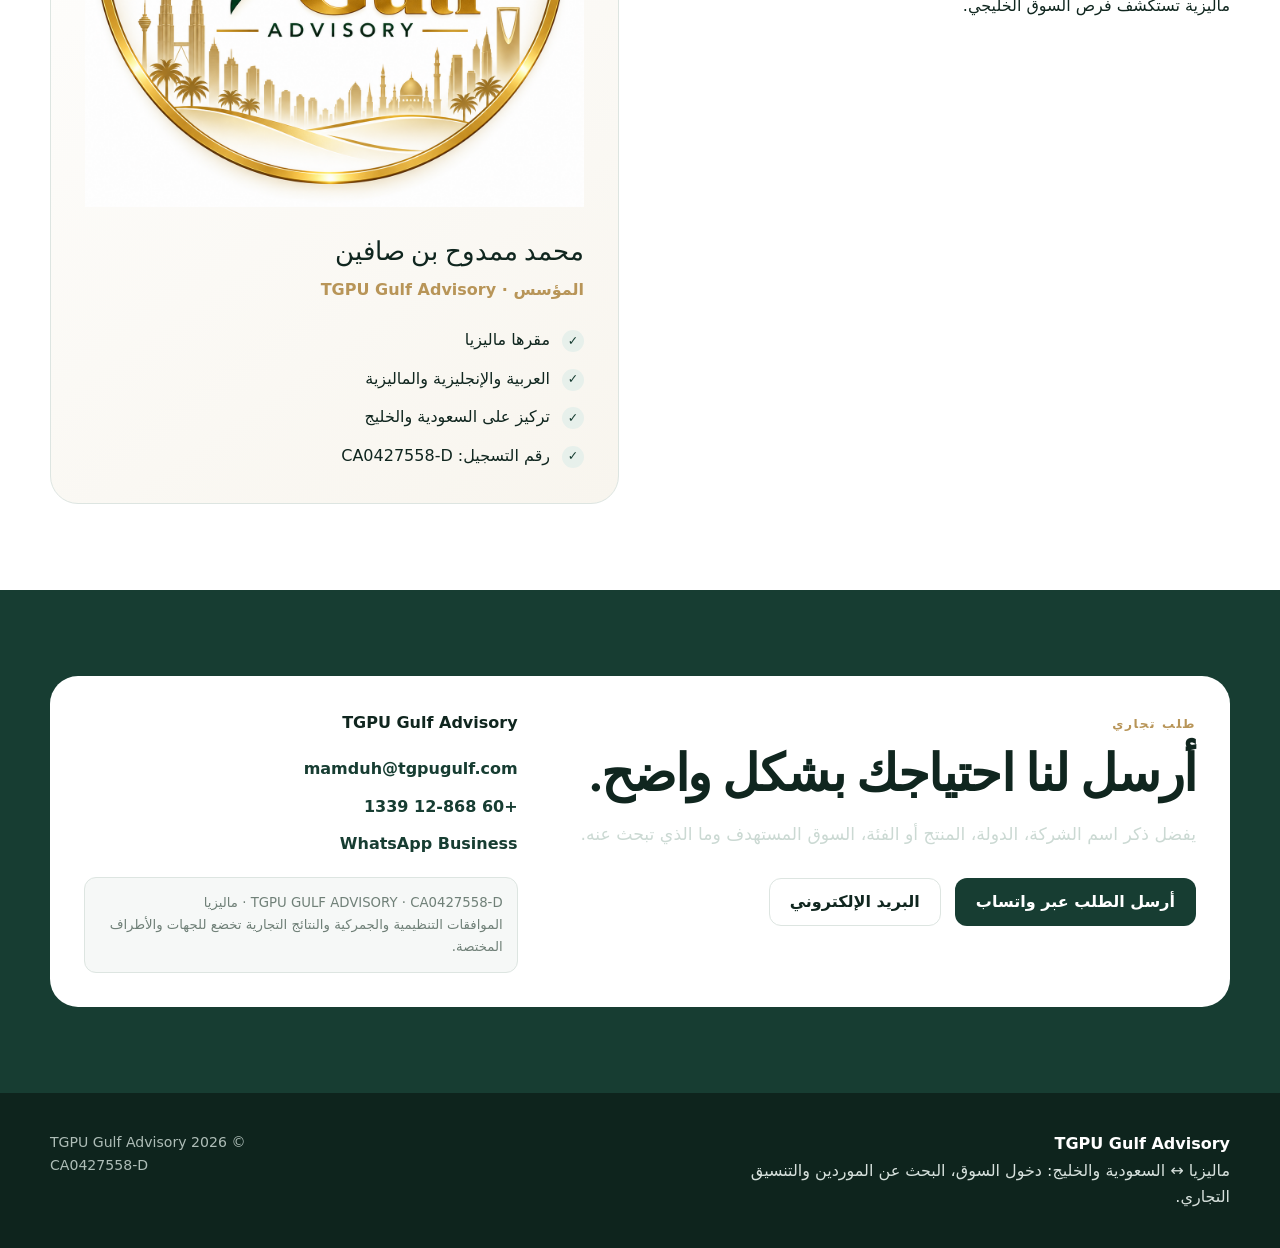
==== commit d09e358e: "Use exact approved TGPU Gulf Drive logo only" ====
--- a/ar/index.html
+++ b/ar/index.html
@@ -9,9 +9,19 @@
 <link rel="canonical" href="https://tgpugulf.com/ar/">
 <link rel="alternate" hreflang="en" href="https://tgpugulf.com/">
 <link rel="alternate" hreflang="ar" href="https://tgpugulf.com/ar/">
+<meta property="og:type" content="website">
 <meta property="og:title" content="TGPU Gulf Advisory | ماليزيا ↔ السعودية والخليج">
 <meta property="og:description" content="دخول السوق، البحث عن الموردين والشركاء، والتنسيق التجاري بين ماليزيا والسعودية والخليج.">
-<meta name="theme-color" content="#173d32">
+<meta property="og:url" content="https://tgpugulf.com/ar/">
+<meta property="og:site_name" content="TGPU Gulf Advisory">
+<meta property="og:image" content="https://tgpugulf.com/assets/tgpu-gulf-approved.png?v=20260923-approved-drive-logo">
+<meta property="og:image:type" content="image/png">
+<meta property="og:image:alt" content="TGPU Gulf Advisory — ماليزيا ↔ السعودية والخليج">
+<meta name="twitter:card" content="summary_large_image">
+<meta name="twitter:title" content="TGPU Gulf Advisory | ماليزيا ↔ السعودية والخليج">
+<meta name="twitter:description" content="دخول السوق، البحث عن الموردين والشركاء، والتنسيق التجاري بين ماليزيا والسعودية والخليج.">
+<meta name="twitter:image" content="https://tgpugulf.com/assets/tgpu-gulf-approved.png?v=20260923-approved-drive-logo">
+<meta name="theme-color" content="#064a38">
 <link rel="icon" href="/assets/tgpu-gulf-approved.png" type="image/png">
 <link rel="stylesheet" href="/styles.css">
 <script type="application/ld+json">{"@context":"https://schema.org","@type":"ProfessionalService","name":"TGPU Gulf Advisory","url":"https://tgpugulf.com/ar/","email":"mamduh@tgpugulf.com","telephone":"+60128681339","description":"استشارات وتنسيق تجاري بين ماليزيا والسعودية ودول الخليج، مع دعم البحث عن الموردين والشركاء ودخول السوق."}</script>
